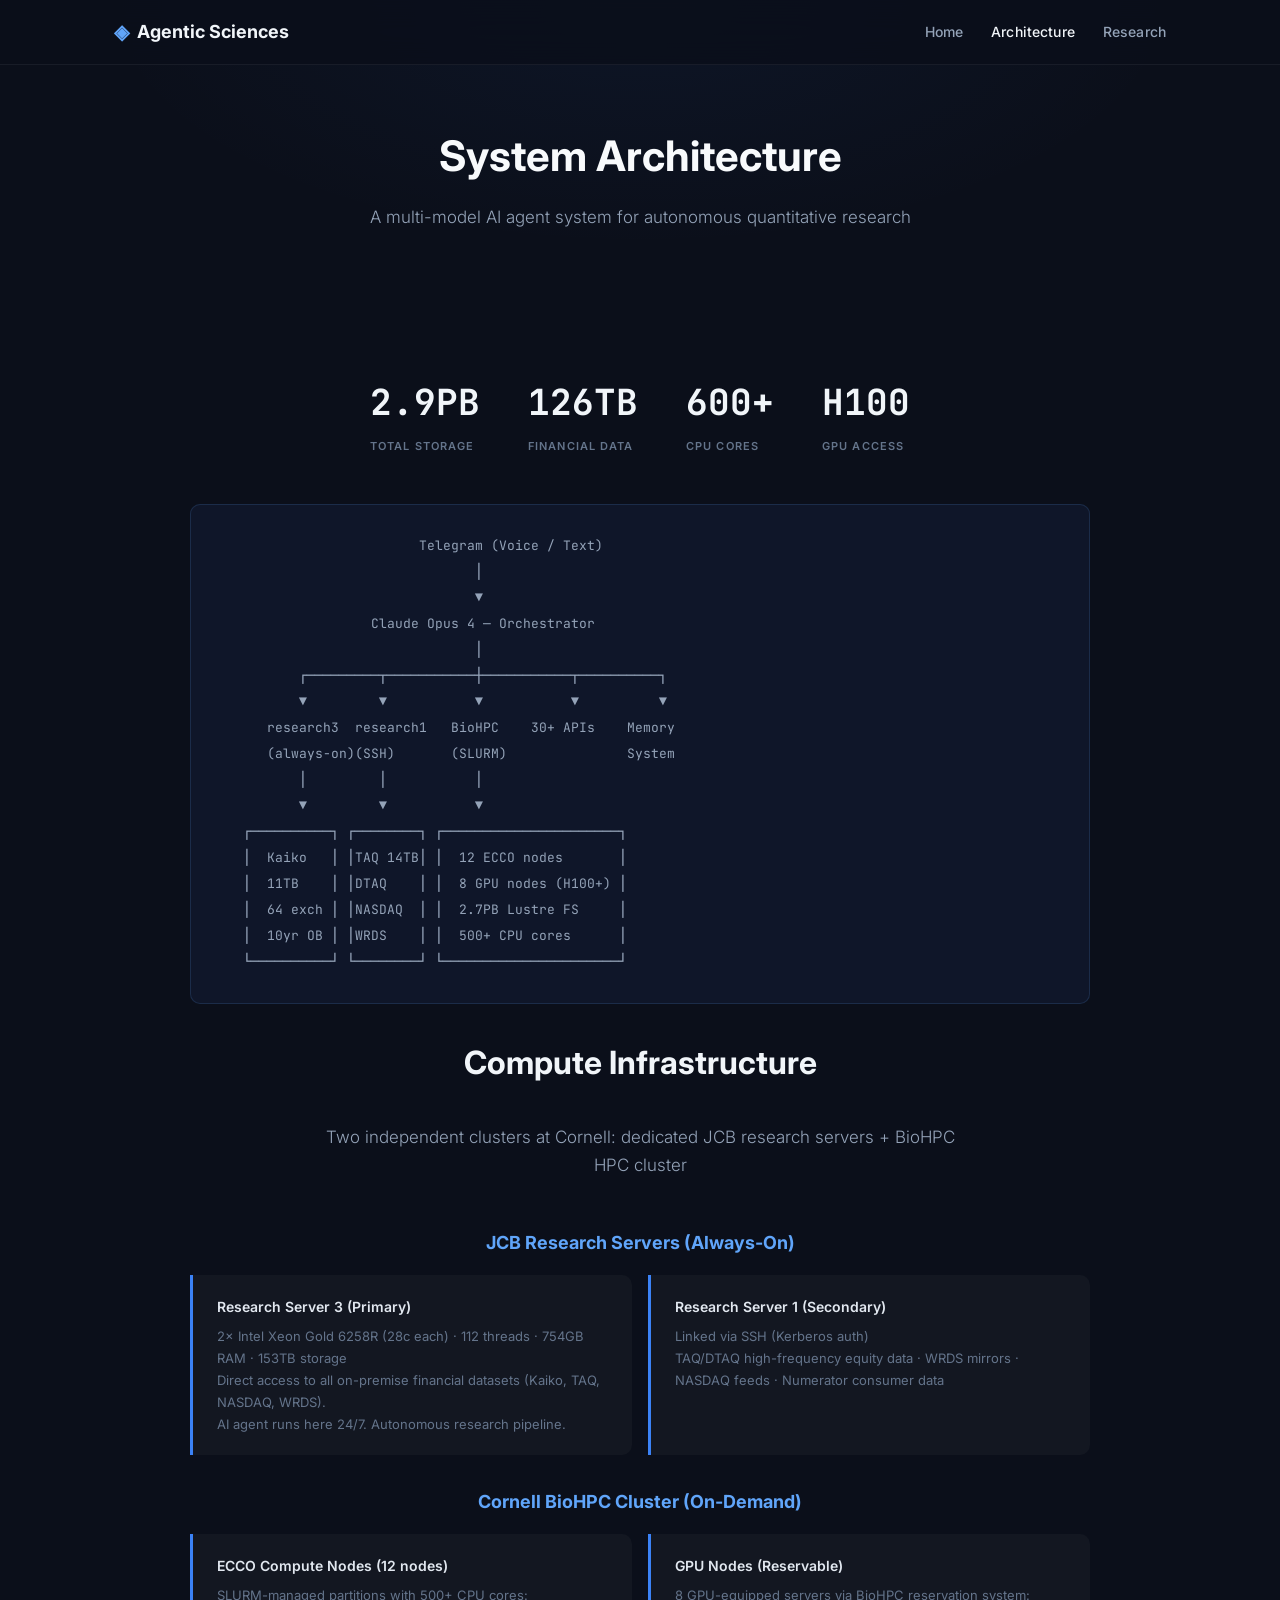
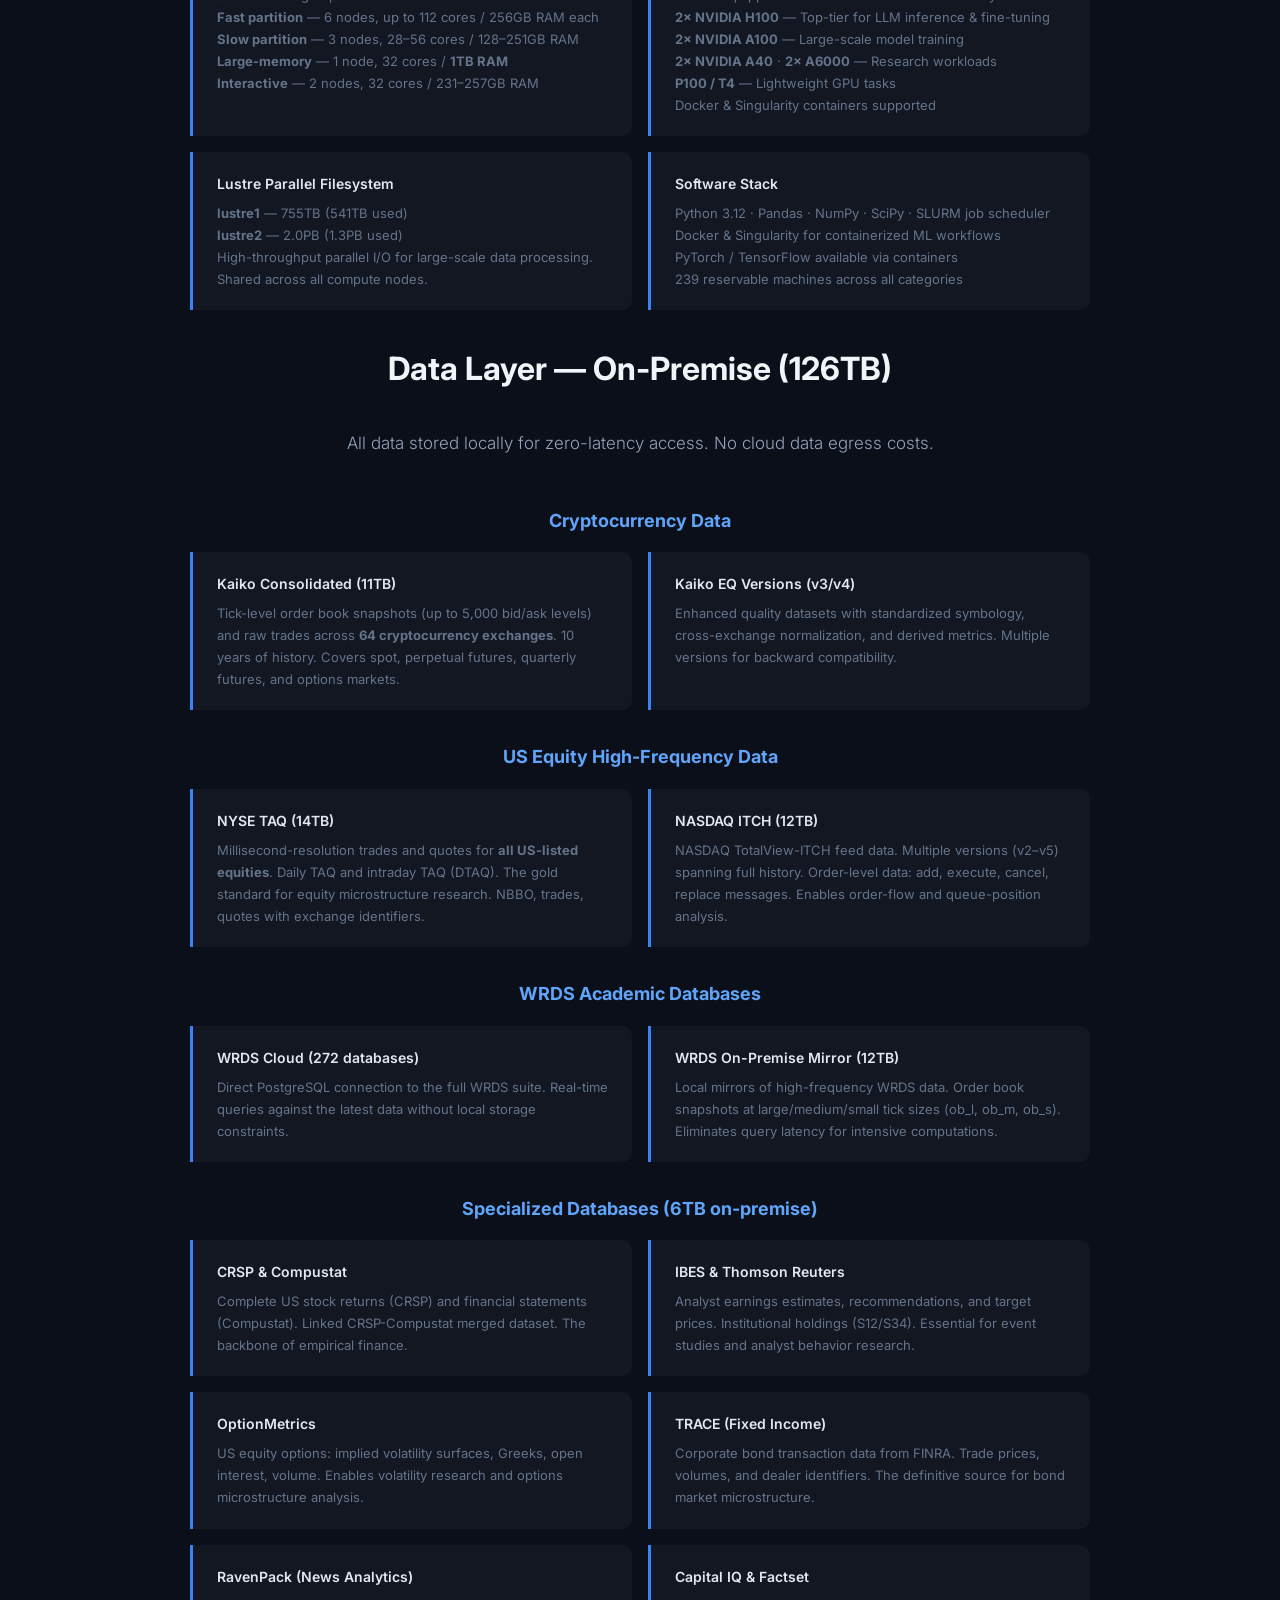
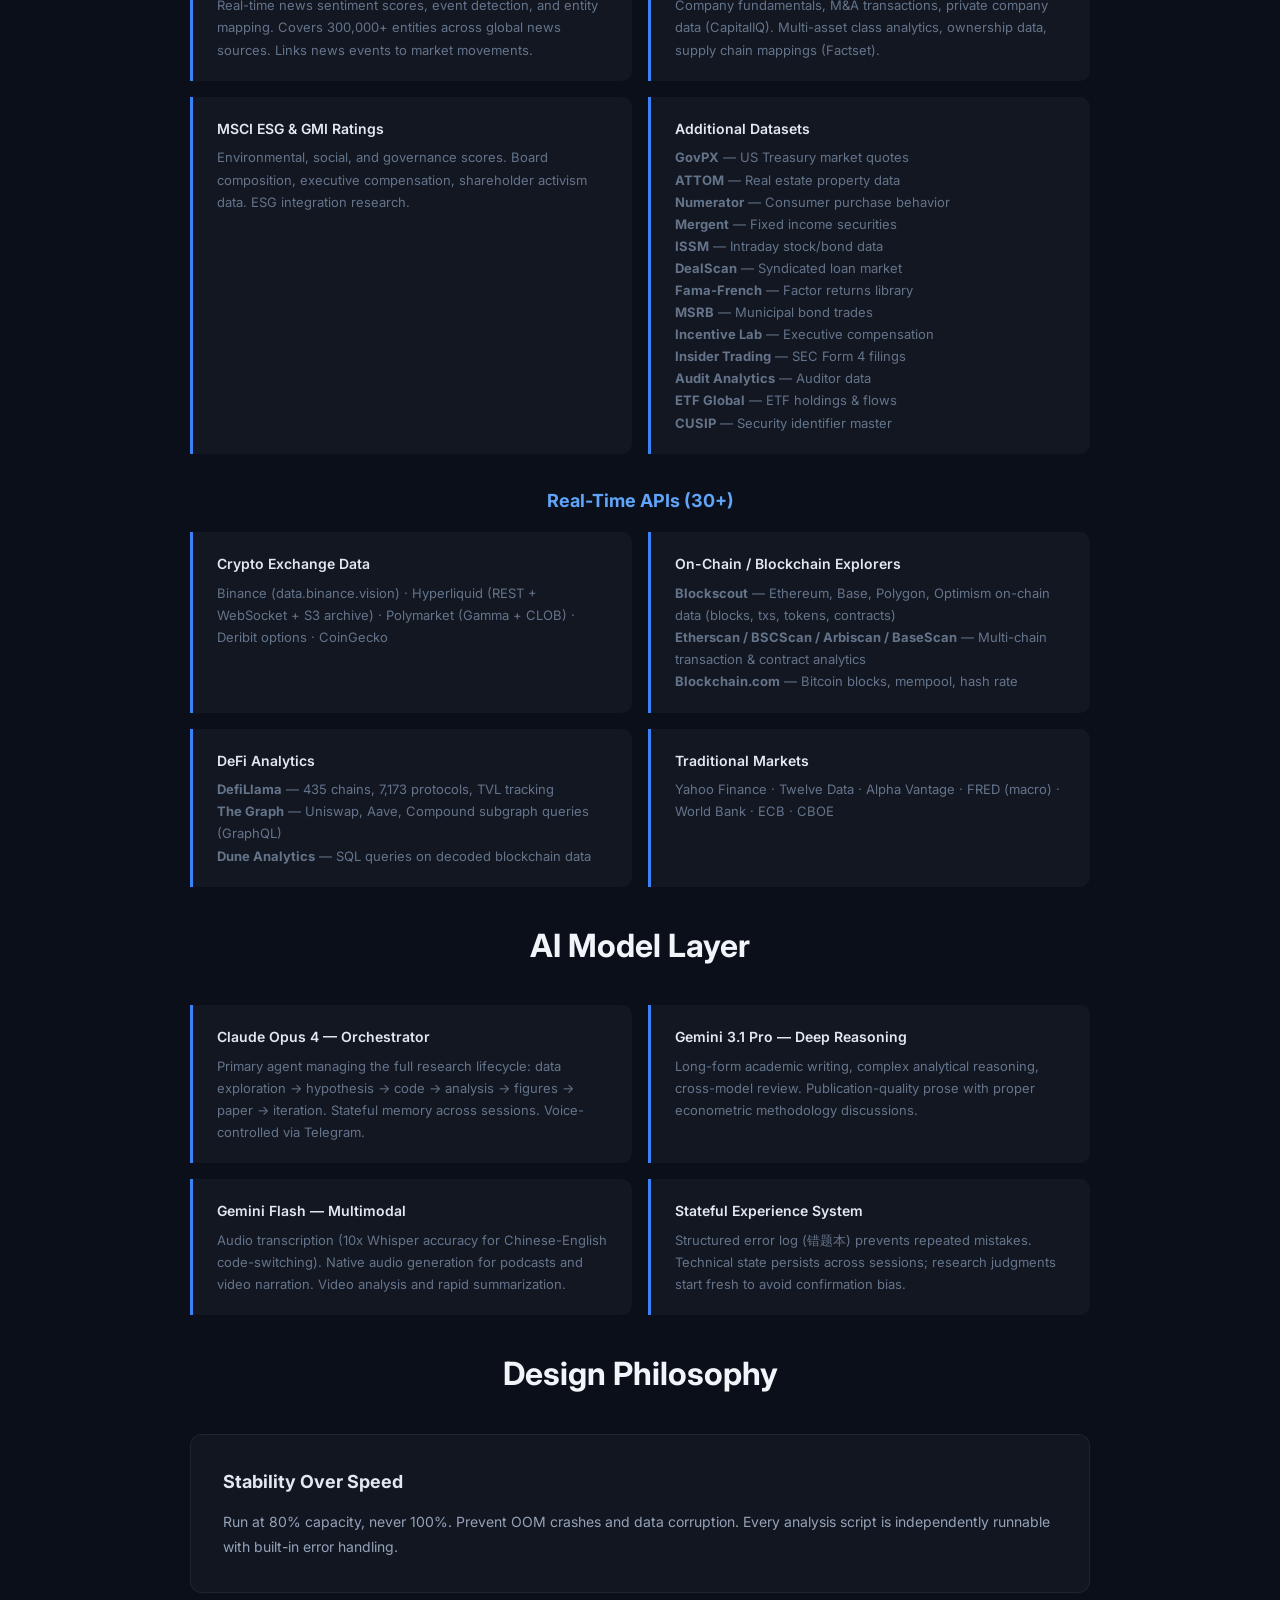
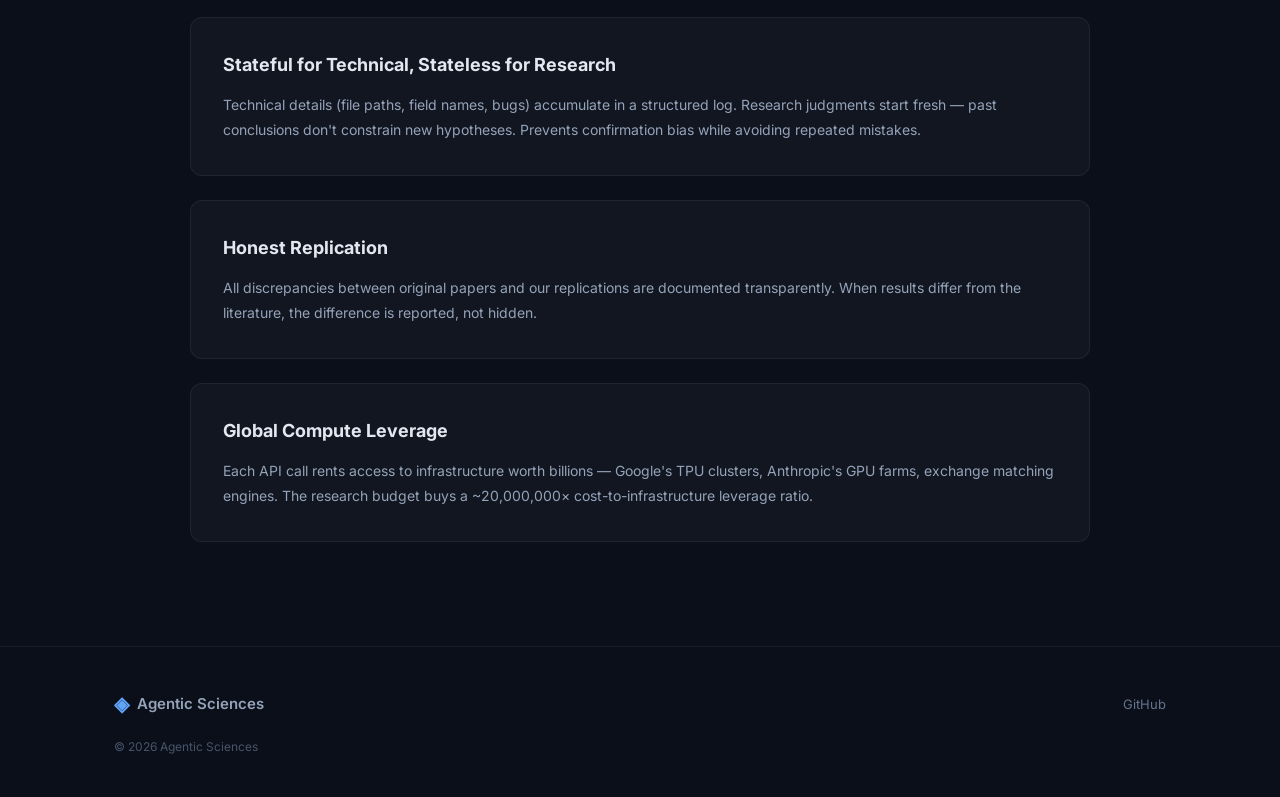
==== architecture.html @ 8c120f27 "Add on-chain/blockchain explorer APIs to Architecture - Blockscout (ETH, Base, Polygon, Optimism) - " ====
<!DOCTYPE html>
<html lang="en">
<head>
    <meta charset="UTF-8">
    <meta name="viewport" content="width=device-width, initial-scale=1.0">
    <title>Architecture — Agentic Sciences</title>
    <link href="https://fonts.googleapis.com/css2?family=Inter:wght@300;400;500;600;700&family=JetBrains+Mono:wght@400;500&display=swap" rel="stylesheet">
    <link rel="stylesheet" href="css/style.css">
</head>
<body>

<nav class="nav">
    <div class="nav-inner">
        <a href="/" class="nav-brand"><span class="brand-icon">◈</span> Agentic Sciences</a>
        <div class="nav-links">
            <a href="/">Home</a>
            <a href="architecture.html" class="active">Architecture</a>
            <a href="research.html">Research</a>
        </div>
    </div>
</nav>

<div class="page-header">
    <div class="container">
        <h1>System Architecture</h1>
        <p>A multi-model AI agent system for autonomous quantitative research</p>
    </div>
</div>

<section class="section">
    <div class="container">

        <!-- Key Stats -->
        <div class="hero-stats" style="margin-bottom:48px">
            <div class="stat">
                <div class="stat-number">2.9PB</div>
                <div class="stat-label">Total Storage</div>
            </div>
            <div class="stat">
                <div class="stat-number">126TB</div>
                <div class="stat-label">Financial Data</div>
            </div>
            <div class="stat">
                <div class="stat-number">600+</div>
                <div class="stat-label">CPU Cores</div>
            </div>
            <div class="stat">
                <div class="stat-number">H100</div>
                <div class="stat-label">GPU Access</div>
            </div>
        </div>

        <div class="arch-diagram-box">                         Telegram (Voice / Text)
                                │
                                ▼
                   Claude Opus 4 — Orchestrator
                                │
          ┌─────────┬───────────┼───────────┬──────────┐
          ▼         ▼           ▼           ▼          ▼
      research3  research1   BioHPC    30+ APIs    Memory
      (always-on)(SSH)       (SLURM)               System
          │         │           │
          ▼         ▼           ▼
   ┌──────────┐ ┌────────┐ ┌──────────────────────┐
   │  Kaiko   │ │TAQ 14TB│ │  12 ECCO nodes       │
   │  11TB    │ │DTAQ    │ │  8 GPU nodes (H100+) │
   │  64 exch │ │NASDAQ  │ │  2.7PB Lustre FS     │
   │  10yr OB │ │WRDS    │ │  500+ CPU cores      │
   └──────────┘ └────────┘ └──────────────────────┘</div>

        <!-- Compute Infrastructure -->
        <h2 class="section-title" style="margin-bottom:32px">Compute Infrastructure</h2>
        <p class="section-desc">Two independent clusters at Cornell: dedicated JCB research servers + BioHPC HPC cluster</p>

        <h3 style="color:#60a5fa;font-size:18px;margin:32px 0 16px;text-align:center">JCB Research Servers (Always-On)</h3>
        <div class="layer-grid">
            <div class="layer">
                <h4>Research Server 3 (Primary)</h4>
                <p>2× Intel Xeon Gold 6258R (28c each) · 112 threads · 754GB RAM · 153TB storage<br>
                Direct access to all on-premise financial datasets (Kaiko, TAQ, NASDAQ, WRDS).<br>
                AI agent runs here 24/7. Autonomous research pipeline.</p>
            </div>
            <div class="layer">
                <h4>Research Server 1 (Secondary)</h4>
                <p>Linked via SSH (Kerberos auth)<br>
                TAQ/DTAQ high-frequency equity data · WRDS mirrors · NASDAQ feeds · Numerator consumer data</p>
            </div>
        </div>

        <h3 style="color:#60a5fa;font-size:18px;margin:32px 0 16px;text-align:center">Cornell BioHPC Cluster (On-Demand)</h3>
        <div class="layer-grid">
            <div class="layer">
                <h4>ECCO Compute Nodes (12 nodes)</h4>
                <p>SLURM-managed partitions with 500+ CPU cores:<br>
                <strong>Fast partition</strong> — 6 nodes, up to 112 cores / 256GB RAM each<br>
                <strong>Slow partition</strong> — 3 nodes, 28–56 cores / 128–251GB RAM<br>
                <strong>Large-memory</strong> — 1 node, 32 cores / <strong>1TB RAM</strong><br>
                <strong>Interactive</strong> — 2 nodes, 32 cores / 231–257GB RAM</p>
            </div>
            <div class="layer">
                <h4>GPU Nodes (Reservable)</h4>
                <p>8 GPU-equipped servers via BioHPC reservation system:<br>
                <strong>2× NVIDIA H100</strong> — Top-tier for LLM inference &amp; fine-tuning<br>
                <strong>2× NVIDIA A100</strong> — Large-scale model training<br>
                <strong>2× NVIDIA A40</strong> · <strong>2× A6000</strong> — Research workloads<br>
                <strong>P100 / T4</strong> — Lightweight GPU tasks<br>
                Docker &amp; Singularity containers supported</p>
            </div>
            <div class="layer">
                <h4>Lustre Parallel Filesystem</h4>
                <p><strong>lustre1</strong> — 755TB (541TB used)<br>
                <strong>lustre2</strong> — 2.0PB (1.3PB used)<br>
                High-throughput parallel I/O for large-scale data processing. Shared across all compute nodes.</p>
            </div>
            <div class="layer">
                <h4>Software Stack</h4>
                <p>Python 3.12 · Pandas · NumPy · SciPy · SLURM job scheduler<br>
                Docker &amp; Singularity for containerized ML workflows<br>
                PyTorch / TensorFlow available via containers<br>
                239 reservable machines across all categories</p>
            </div>
        </div>

        <!-- Data Layer -->
        <h2 class="section-title" style="margin-bottom:32px">Data Layer — On-Premise (126TB)</h2>
        <p class="section-desc">All data stored locally for zero-latency access. No cloud data egress costs.</p>

        <h3 style="color:#60a5fa;font-size:18px;margin:32px 0 16px;text-align:center">Cryptocurrency Data</h3>
        <div class="layer-grid">
            <div class="layer">
                <h4>Kaiko Consolidated (11TB)</h4>
                <p>Tick-level order book snapshots (up to 5,000 bid/ask levels) and raw trades across <strong>64 cryptocurrency exchanges</strong>. 10 years of history. Covers spot, perpetual futures, quarterly futures, and options markets.</p>
            </div>
            <div class="layer">
                <h4>Kaiko EQ Versions (v3/v4)</h4>
                <p>Enhanced quality datasets with standardized symbology, cross-exchange normalization, and derived metrics. Multiple versions for backward compatibility.</p>
            </div>
        </div>

        <h3 style="color:#60a5fa;font-size:18px;margin:32px 0 16px;text-align:center">US Equity High-Frequency Data</h3>
        <div class="layer-grid">
            <div class="layer">
                <h4>NYSE TAQ (14TB)</h4>
                <p>Millisecond-resolution trades and quotes for <strong>all US-listed equities</strong>. Daily TAQ and intraday TAQ (DTAQ). The gold standard for equity microstructure research. NBBO, trades, quotes with exchange identifiers.</p>
            </div>
            <div class="layer">
                <h4>NASDAQ ITCH (12TB)</h4>
                <p>NASDAQ TotalView-ITCH feed data. Multiple versions (v2–v5) spanning full history. Order-level data: add, execute, cancel, replace messages. Enables order-flow and queue-position analysis.</p>
            </div>
        </div>

        <h3 style="color:#60a5fa;font-size:18px;margin:32px 0 16px;text-align:center">WRDS Academic Databases</h3>
        <div class="layer-grid">
            <div class="layer">
                <h4>WRDS Cloud (272 databases)</h4>
                <p>Direct PostgreSQL connection to the full WRDS suite. Real-time queries against the latest data without local storage constraints.</p>
            </div>
            <div class="layer">
                <h4>WRDS On-Premise Mirror (12TB)</h4>
                <p>Local mirrors of high-frequency WRDS data. Order book snapshots at large/medium/small tick sizes (ob_l, ob_m, ob_s). Eliminates query latency for intensive computations.</p>
            </div>
        </div>

        <h3 style="color:#60a5fa;font-size:18px;margin:32px 0 16px;text-align:center">Specialized Databases (6TB on-premise)</h3>
        <div class="layer-grid">
            <div class="layer">
                <h4>CRSP & Compustat</h4>
                <p>Complete US stock returns (CRSP) and financial statements (Compustat). Linked CRSP-Compustat merged dataset. The backbone of empirical finance.</p>
            </div>
            <div class="layer">
                <h4>IBES & Thomson Reuters</h4>
                <p>Analyst earnings estimates, recommendations, and target prices. Institutional holdings (S12/S34). Essential for event studies and analyst behavior research.</p>
            </div>
            <div class="layer">
                <h4>OptionMetrics</h4>
                <p>US equity options: implied volatility surfaces, Greeks, open interest, volume. Enables volatility research and options microstructure analysis.</p>
            </div>
            <div class="layer">
                <h4>TRACE (Fixed Income)</h4>
                <p>Corporate bond transaction data from FINRA. Trade prices, volumes, and dealer identifiers. The definitive source for bond market microstructure.</p>
            </div>
            <div class="layer">
                <h4>RavenPack (News Analytics)</h4>
                <p>Real-time news sentiment scores, event detection, and entity mapping. Covers 300,000+ entities across global news sources. Links news events to market movements.</p>
            </div>
            <div class="layer">
                <h4>Capital IQ & Factset</h4>
                <p>Company fundamentals, M&A transactions, private company data (CapitalIQ). Multi-asset class analytics, ownership data, supply chain mappings (Factset).</p>
            </div>
            <div class="layer">
                <h4>MSCI ESG & GMI Ratings</h4>
                <p>Environmental, social, and governance scores. Board composition, executive compensation, shareholder activism data. ESG integration research.</p>
            </div>
            <div class="layer">
                <h4>Additional Datasets</h4>
                <p><strong>GovPX</strong> — US Treasury market quotes<br>
                <strong>ATTOM</strong> — Real estate property data<br>
                <strong>Numerator</strong> — Consumer purchase behavior<br>
                <strong>Mergent</strong> — Fixed income securities<br>
                <strong>ISSM</strong> — Intraday stock/bond data<br>
                <strong>DealScan</strong> — Syndicated loan market<br>
                <strong>Fama-French</strong> — Factor returns library<br>
                <strong>MSRB</strong> — Municipal bond trades<br>
                <strong>Incentive Lab</strong> — Executive compensation<br>
                <strong>Insider Trading</strong> — SEC Form 4 filings<br>
                <strong>Audit Analytics</strong> — Auditor data<br>
                <strong>ETF Global</strong> — ETF holdings & flows<br>
                <strong>CUSIP</strong> — Security identifier master</p>
            </div>
        </div>

        <h3 style="color:#60a5fa;font-size:18px;margin:32px 0 16px;text-align:center">Real-Time APIs (30+)</h3>
        <div class="layer-grid">
            <div class="layer">
                <h4>Crypto Exchange Data</h4>
                <p>Binance (data.binance.vision) · Hyperliquid (REST + WebSocket + S3 archive) · Polymarket (Gamma + CLOB) · Deribit options · CoinGecko</p>
            </div>
            <div class="layer">
                <h4>On-Chain / Blockchain Explorers</h4>
                <p><strong>Blockscout</strong> — Ethereum, Base, Polygon, Optimism on-chain data (blocks, txs, tokens, contracts)<br>
                <strong>Etherscan / BSCScan / Arbiscan / BaseScan</strong> — Multi-chain transaction &amp; contract analytics<br>
                <strong>Blockchain.com</strong> — Bitcoin blocks, mempool, hash rate</p>
            </div>
            <div class="layer">
                <h4>DeFi Analytics</h4>
                <p><strong>DefiLlama</strong> — 435 chains, 7,173 protocols, TVL tracking<br>
                <strong>The Graph</strong> — Uniswap, Aave, Compound subgraph queries (GraphQL)<br>
                <strong>Dune Analytics</strong> — SQL queries on decoded blockchain data</p>
            </div>
            <div class="layer">
                <h4>Traditional Markets</h4>
                <p>Yahoo Finance · Twelve Data · Alpha Vantage · FRED (macro) · World Bank · ECB · CBOE</p>
            </div>
        </div>

        <!-- AI Model Layer -->
        <h2 class="section-title" style="margin-bottom:32px">AI Model Layer</h2>
        <div class="layer-grid">
            <div class="layer">
                <h4>Claude Opus 4 — Orchestrator</h4>
                <p>Primary agent managing the full research lifecycle: data exploration → hypothesis → code → analysis → figures → paper → iteration. Stateful memory across sessions. Voice-controlled via Telegram.</p>
            </div>
            <div class="layer">
                <h4>Gemini 3.1 Pro — Deep Reasoning</h4>
                <p>Long-form academic writing, complex analytical reasoning, cross-model review. Publication-quality prose with proper econometric methodology discussions.</p>
            </div>
            <div class="layer">
                <h4>Gemini Flash — Multimodal</h4>
                <p>Audio transcription (10x Whisper accuracy for Chinese-English code-switching). Native audio generation for podcasts and video narration. Video analysis and rapid summarization.</p>
            </div>
            <div class="layer">
                <h4>Stateful Experience System</h4>
                <p>Structured error log (错题本) prevents repeated mistakes. Technical state persists across sessions; research judgments start fresh to avoid confirmation bias.</p>
            </div>
        </div>

        <!-- Design Philosophy -->
        <h2 class="section-title" style="margin-bottom:32px">Design Philosophy</h2>
        <div class="arch-block">
            <h3>Stability Over Speed</h3>
            <p>Run at 80% capacity, never 100%. Prevent OOM crashes and data corruption. Every analysis script is independently runnable with built-in error handling.</p>
        </div>
        <div class="arch-block">
            <h3>Stateful for Technical, Stateless for Research</h3>
            <p>Technical details (file paths, field names, bugs) accumulate in a structured log. Research judgments start fresh — past conclusions don't constrain new hypotheses. Prevents confirmation bias while avoiding repeated mistakes.</p>
        </div>
        <div class="arch-block">
            <h3>Honest Replication</h3>
            <p>All discrepancies between original papers and our replications are documented transparently. When results differ from the literature, the difference is reported, not hidden.</p>
        </div>
        <div class="arch-block">
            <h3>Global Compute Leverage</h3>
            <p>Each API call rents access to infrastructure worth billions — Google's TPU clusters, Anthropic's GPU farms, exchange matching engines. The research budget buys a ~20,000,000× cost-to-infrastructure leverage ratio.</p>
        </div>

    </div>
</section>

<footer class="footer">
    <div class="container">
        <div class="footer-inner">
            <div class="footer-brand"><span class="brand-icon">◈</span> Agentic Sciences</div>
            <div class="footer-links"><a href="https://github.com/Agentic-Sciences">GitHub</a></div>
        </div>
        <div class="footer-copy">© 2026 Agentic Sciences</div>
    </div>
</footer>

</body>
</html>
---- css/style.css ----
/* ========== Reset & Base ========== */
*, *::before, *::after { margin: 0; padding: 0; box-sizing: border-box; }
html { scroll-behavior: smooth; }
body {
    font-family: 'Inter', -apple-system, sans-serif;
    font-size: 16px; line-height: 1.7;
    color: #e2e8f0; background: #0b0f1a;
    -webkit-font-smoothing: antialiased;
}
a { color: #60a5fa; text-decoration: none; transition: color .2s; }
a:hover { color: #93c5fd; }
.container { max-width: 1100px; margin: 0 auto; padding: 0 24px; }

/* ========== Nav ========== */
.nav { position: fixed; top: 0; left: 0; right: 0; z-index: 100;
    background: rgba(11,15,26,.85); backdrop-filter: blur(20px);
    border-bottom: 1px solid rgba(255,255,255,.06); }
.nav-inner { max-width: 1100px; margin: 0 auto; padding: 0 24px;
    display: flex; align-items: center; justify-content: space-between; height: 64px; }
.nav-brand { font-weight: 700; font-size: 18px; color: #f1f5f9; display: flex; align-items: center; gap: 8px; }
.brand-icon { color: #60a5fa; font-size: 20px; }
.nav-brand:hover { color: #f1f5f9; }
.nav-links { display: flex; gap: 28px; }
.nav-links a { font-size: 14px; font-weight: 500; color: #94a3b8; letter-spacing: .01em; }
.nav-links a:hover, .nav-links a.active { color: #f1f5f9; }

/* ========== Hero ========== */
.hero { padding: 160px 0 100px; text-align: center;
    background: radial-gradient(ellipse at 50% 0%, rgba(59,130,246,.08) 0%, transparent 60%); }
.hero-badge { display: inline-block; font-size: 12px; font-weight: 600;
    text-transform: uppercase; letter-spacing: .12em; color: #60a5fa;
    border: 1px solid rgba(96,165,250,.25); border-radius: 20px;
    padding: 6px 18px; margin-bottom: 24px; }
.hero h1 { font-size: 64px; font-weight: 700; color: #f8fafc;
    letter-spacing: -.02em; margin-bottom: 16px; }
.hero-subtitle { font-size: 19px; color: #94a3b8; max-width: 680px; margin: 0 auto 48px;
    font-weight: 300; line-height: 1.8; }
.hero-stats { display: flex; justify-content: center; gap: 48px; margin-bottom: 48px; }
.stat-number { font-size: 36px; font-weight: 700; color: #f1f5f9;
    font-family: 'JetBrains Mono', monospace; }
.stat-label { font-size: 11px; font-weight: 600; text-transform: uppercase;
    letter-spacing: .1em; color: #64748b; margin-top: 4px; }

/* ========== Buttons ========== */
.btn { display: inline-block; padding: 12px 24px; border-radius: 8px;
    font-size: 14px; font-weight: 600; transition: all .2s; }
.btn-primary { background: #3b82f6; color: #fff; }
.btn-primary:hover { background: #2563eb; color: #fff; }
.btn-secondary { background: rgba(255,255,255,.06); color: #cbd5e1;
    border: 1px solid rgba(255,255,255,.1); }
.btn-secondary:hover { background: rgba(255,255,255,.1); color: #f1f5f9; }
.btn-sm { padding: 8px 16px; font-size: 13px; border-radius: 6px;
    background: rgba(255,255,255,.06); color: #94a3b8;
    border: 1px solid rgba(255,255,255,.08); }
.btn-sm:hover { background: rgba(255,255,255,.1); color: #e2e8f0; }
.hero-cta { display: flex; gap: 16px; justify-content: center; }

/* ========== Sections ========== */
.section { padding: 80px 0; }
.section-alt { background: rgba(255,255,255,.02); }
.section-title { font-size: 32px; font-weight: 700; color: #f1f5f9;
    margin-bottom: 12px; text-align: center; }
.section-desc { font-size: 17px; color: #94a3b8; text-align: center;
    max-width: 640px; margin: 0 auto 48px; font-weight: 300; }

/* ========== Cards ========== */
.cards { display: grid; grid-template-columns: repeat(auto-fit, minmax(240px, 1fr)); gap: 20px; }
.card { background: rgba(255,255,255,.03); border: 1px solid rgba(255,255,255,.06);
    border-radius: 12px; padding: 28px; transition: all .2s; }
.card:hover { border-color: rgba(96,165,250,.2); background: rgba(255,255,255,.05); }
.card-icon { font-size: 28px; margin-bottom: 14px; }
.card h3 { font-size: 17px; font-weight: 600; color: #e2e8f0; margin-bottom: 8px; }
.card p { font-size: 14px; color: #94a3b8; line-height: 1.7; }

/* ========== Research Highlight ========== */
.research-card-large { background: rgba(255,255,255,.03); border: 1px solid rgba(255,255,255,.08);
    border-radius: 12px; padding: 36px; max-width: 800px; margin: 0 auto; }
.research-status { display: inline-block; font-size: 11px; font-weight: 600;
    text-transform: uppercase; letter-spacing: .08em; padding: 4px 12px;
    border-radius: 12px; margin-bottom: 16px; }
.research-status.active { background: rgba(52,211,153,.1); color: #34d399;
    border: 1px solid rgba(52,211,153,.2); }
.research-card-large h3 { font-size: 24px; font-weight: 700; color: #f1f5f9; margin-bottom: 12px; }
.research-card-large p { font-size: 15px; color: #94a3b8; line-height: 1.8; margin-bottom: 20px; }
.research-meta { display: flex; gap: 24px; font-size: 13px; color: #64748b; margin-bottom: 20px; flex-wrap: wrap; }
.research-links { display: flex; gap: 10px; flex-wrap: wrap; }

/* ========== Infrastructure ========== */
.infra-grid { display: grid; grid-template-columns: repeat(auto-fit, minmax(220px, 1fr)); gap: 16px; }
.infra-item { background: rgba(255,255,255,.03); border: 1px solid rgba(255,255,255,.06);
    border-radius: 10px; padding: 24px; }
.infra-item h4 { font-size: 15px; font-weight: 600; color: #e2e8f0; margin-bottom: 8px; }
.infra-item p { font-size: 13px; color: #64748b; line-height: 1.7; }

/* ========== More Link ========== */
.more-link { text-align: center; margin-top: 36px; }
.more-link a { font-size: 15px; font-weight: 500; color: #60a5fa; }

/* ========== Footer ========== */
.footer { padding: 40px 0; border-top: 1px solid rgba(255,255,255,.06); }
.footer-inner { display: flex; justify-content: space-between; align-items: center; margin-bottom: 16px; }
.footer-brand { font-weight: 600; font-size: 15px; color: #94a3b8; display: flex; align-items: center; gap: 8px; }
.footer-links { display: flex; gap: 20px; }
.footer-links a { font-size: 13px; color: #64748b; }
.footer-links a:hover { color: #94a3b8; }
.footer-copy { font-size: 12px; color: #475569; }

/* ========== Research Page ========== */
.page-header { padding: 120px 0 60px; text-align: center;
    background: radial-gradient(ellipse at 50% 0%, rgba(59,130,246,.06) 0%, transparent 60%); }
.page-header h1 { font-size: 42px; font-weight: 700; color: #f8fafc; margin-bottom: 12px; }
.page-header p { font-size: 17px; color: #94a3b8; font-weight: 300; }

.research-list { max-width: 800px; margin: 0 auto; }
.research-item { background: rgba(255,255,255,.03); border: 1px solid rgba(255,255,255,.06);
    border-radius: 12px; padding: 32px; margin-bottom: 20px; transition: all .2s; }
.research-item:hover { border-color: rgba(96,165,250,.15); }
.research-item h3 { font-size: 20px; font-weight: 700; color: #e2e8f0; margin-bottom: 8px; }
.research-item .desc { font-size: 14px; color: #94a3b8; line-height: 1.8; margin-bottom: 16px; }
.research-item .meta { font-size: 12px; color: #64748b; margin-bottom: 16px; }

/* ========== Architecture Page ========== */
.arch-block { background: rgba(255,255,255,.03); border: 1px solid rgba(255,255,255,.06);
    border-radius: 12px; padding: 32px; margin-bottom: 24px; max-width: 900px; margin-left: auto; margin-right: auto; }
.arch-block h3 { font-size: 18px; font-weight: 700; color: #e2e8f0; margin-bottom: 12px; }
.arch-block p { font-size: 14px; color: #94a3b8; line-height: 1.8; }
.arch-diagram-box { background: #0f1629; border: 1px solid rgba(96,165,250,.15);
    border-radius: 10px; padding: 28px; font-family: 'JetBrains Mono', monospace;
    font-size: 13px; line-height: 2; color: #94a3b8; overflow-x: auto;
    white-space: pre; max-width: 900px; margin: 0 auto 32px; }
.layer-grid { display: grid; grid-template-columns: 1fr 1fr; gap: 16px;
    max-width: 900px; margin: 0 auto 32px; }
.layer { background: rgba(255,255,255,.03); border-left: 3px solid #3b82f6;
    border-radius: 0 10px 10px 0; padding: 20px 24px; }
.layer h4 { font-size: 14px; font-weight: 600; color: #e2e8f0; margin-bottom: 6px; }
.layer p { font-size: 13px; color: #64748b; line-height: 1.7; }

/* ========== Outputs Page ========== */
.output-grid { display: grid; grid-template-columns: repeat(auto-fit, minmax(300px, 1fr));
    gap: 20px; max-width: 900px; margin: 0 auto; }
.output-item { background: rgba(255,255,255,.03); border: 1px solid rgba(255,255,255,.06);
    border-radius: 12px; padding: 24px; }
.output-item h3 { font-size: 16px; font-weight: 600; color: #e2e8f0; margin-bottom: 6px; }
.output-item .type { font-size: 11px; font-weight: 600; text-transform: uppercase;
    letter-spacing: .08em; color: #60a5fa; margin-bottom: 10px; }
.output-item p { font-size: 13px; color: #94a3b8; margin-bottom: 14px; line-height: 1.7; }

/* Figure gallery */
.fig-gallery { display: grid; grid-template-columns: repeat(auto-fit, minmax(280px, 1fr));
    gap: 16px; max-width: 900px; margin: 32px auto; }
.fig-item { background: rgba(255,255,255,.03); border: 1px solid rgba(255,255,255,.06);
    border-radius: 10px; overflow: hidden; }
.fig-item img { width: 100%; display: block; }
.fig-item .fig-cap { padding: 12px 16px; font-size: 12px; color: #64748b; }

/* ========== Responsive ========== */
@media (max-width: 768px) {
    .hero h1 { font-size: 36px; }
    .hero-stats { flex-wrap: wrap; gap: 24px; }
    .hero-cta { flex-direction: column; align-items: center; }
    .nav-links { gap: 16px; }
    .nav-links a { font-size: 13px; }
    .layer-grid { grid-template-columns: 1fr; }
    .research-meta { flex-direction: column; gap: 8px; }
}
@media (max-width: 480px) {
    .hero h1 { font-size: 28px; }
    .hero-stats { gap: 16px; }
    .stat-number { font-size: 24px; }
    .nav-inner { padding: 0 16px; }
    .container { padding: 0 16px; }
}
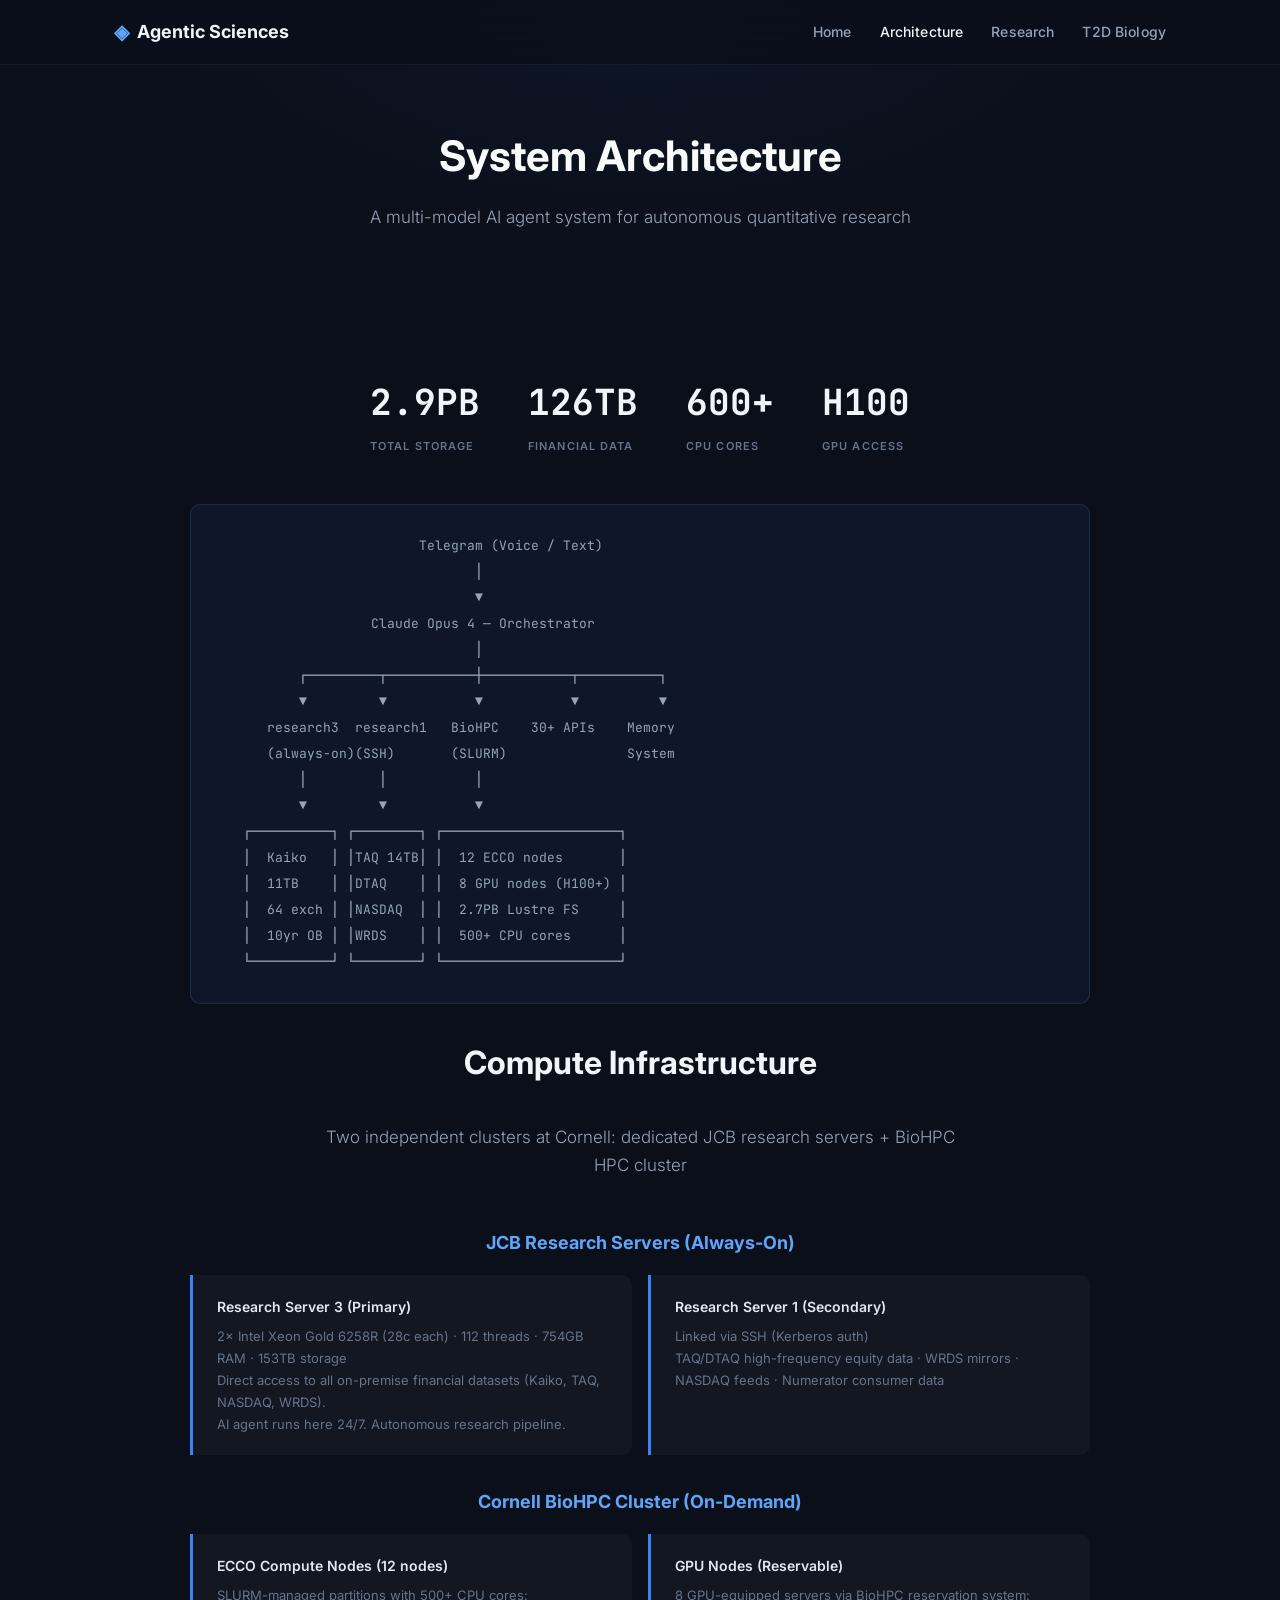
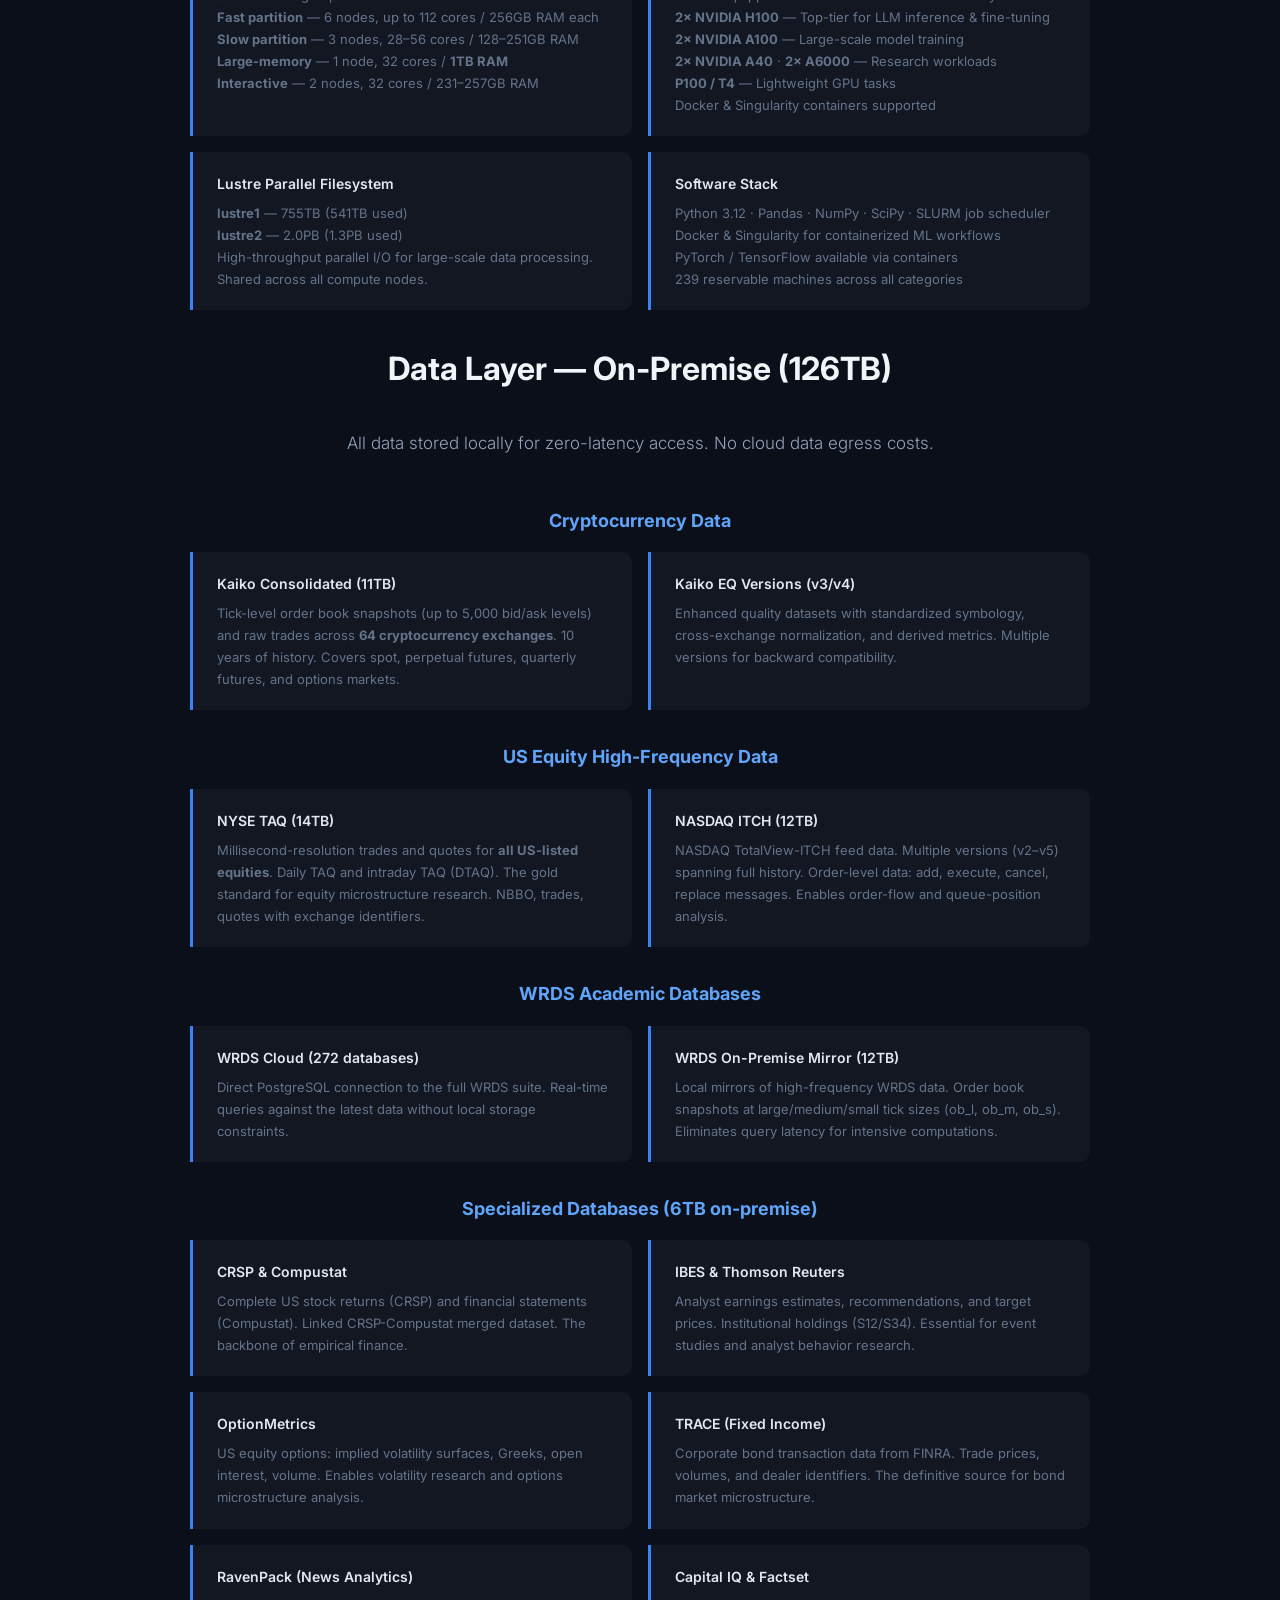
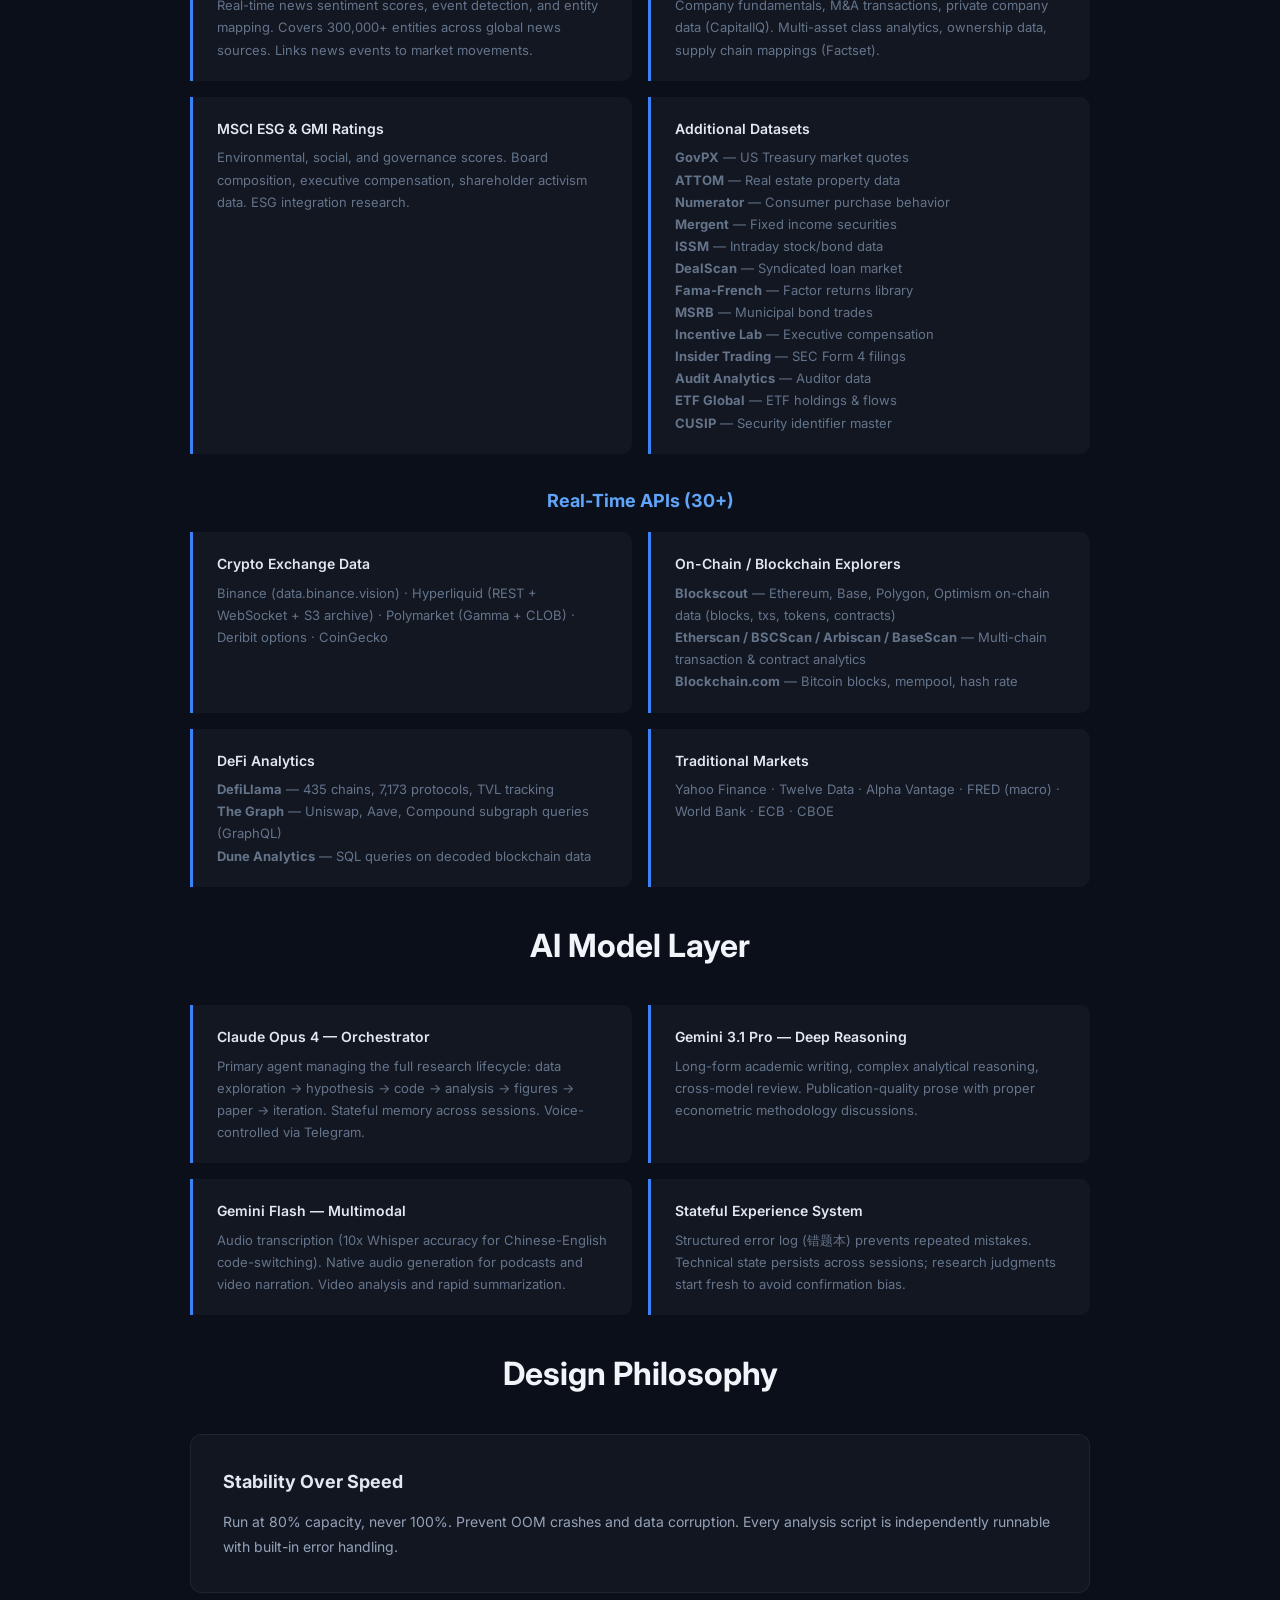
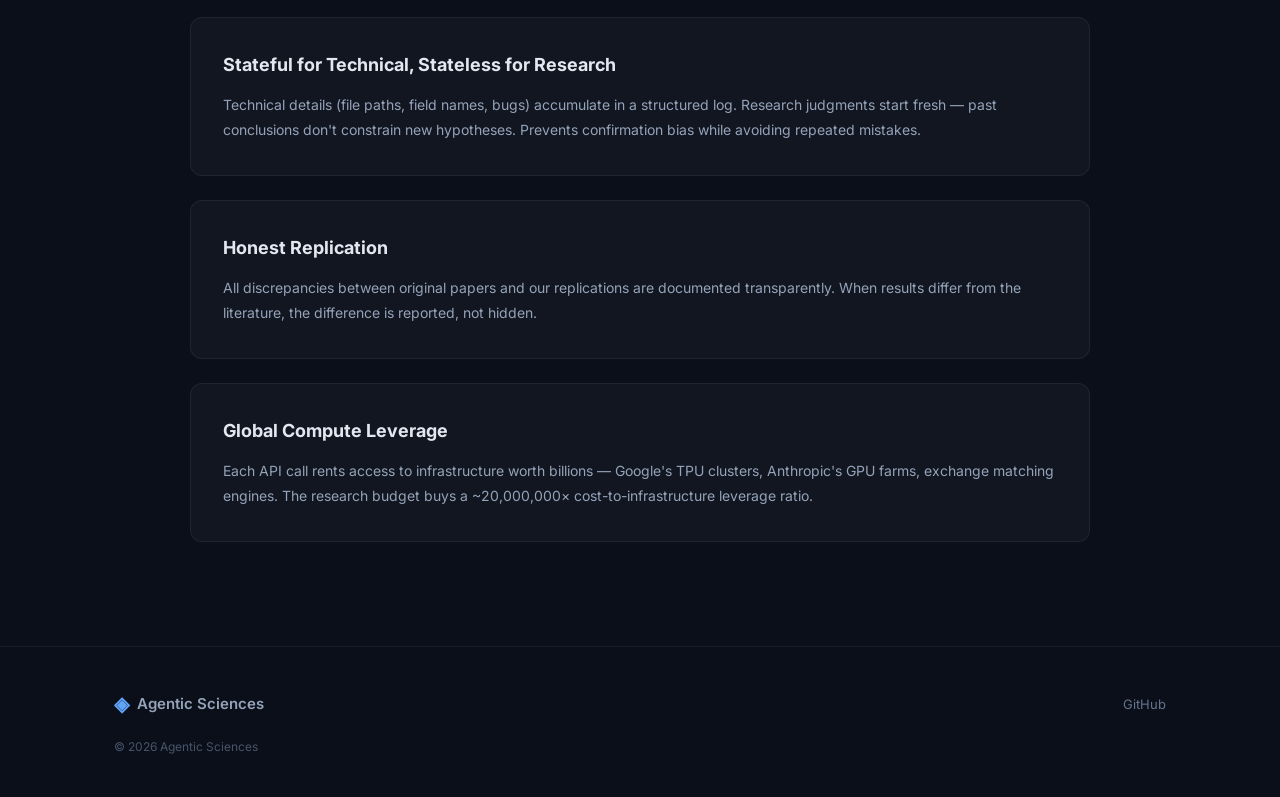
==== commit 5f7b44ff: "Add T2D Computational Biology research page - Network analysis: 13.7M STRING interactions → 1,053-no" ====
--- a/architecture.html
+++ b/architecture.html
@@ -16,6 +16,7 @@
             <a href="/">Home</a>
             <a href="architecture.html" class="active">Architecture</a>
             <a href="research.html">Research</a>
+            <a href="t2d-research.html">T2D Biology</a>
         </div>
     </div>
 </nav>
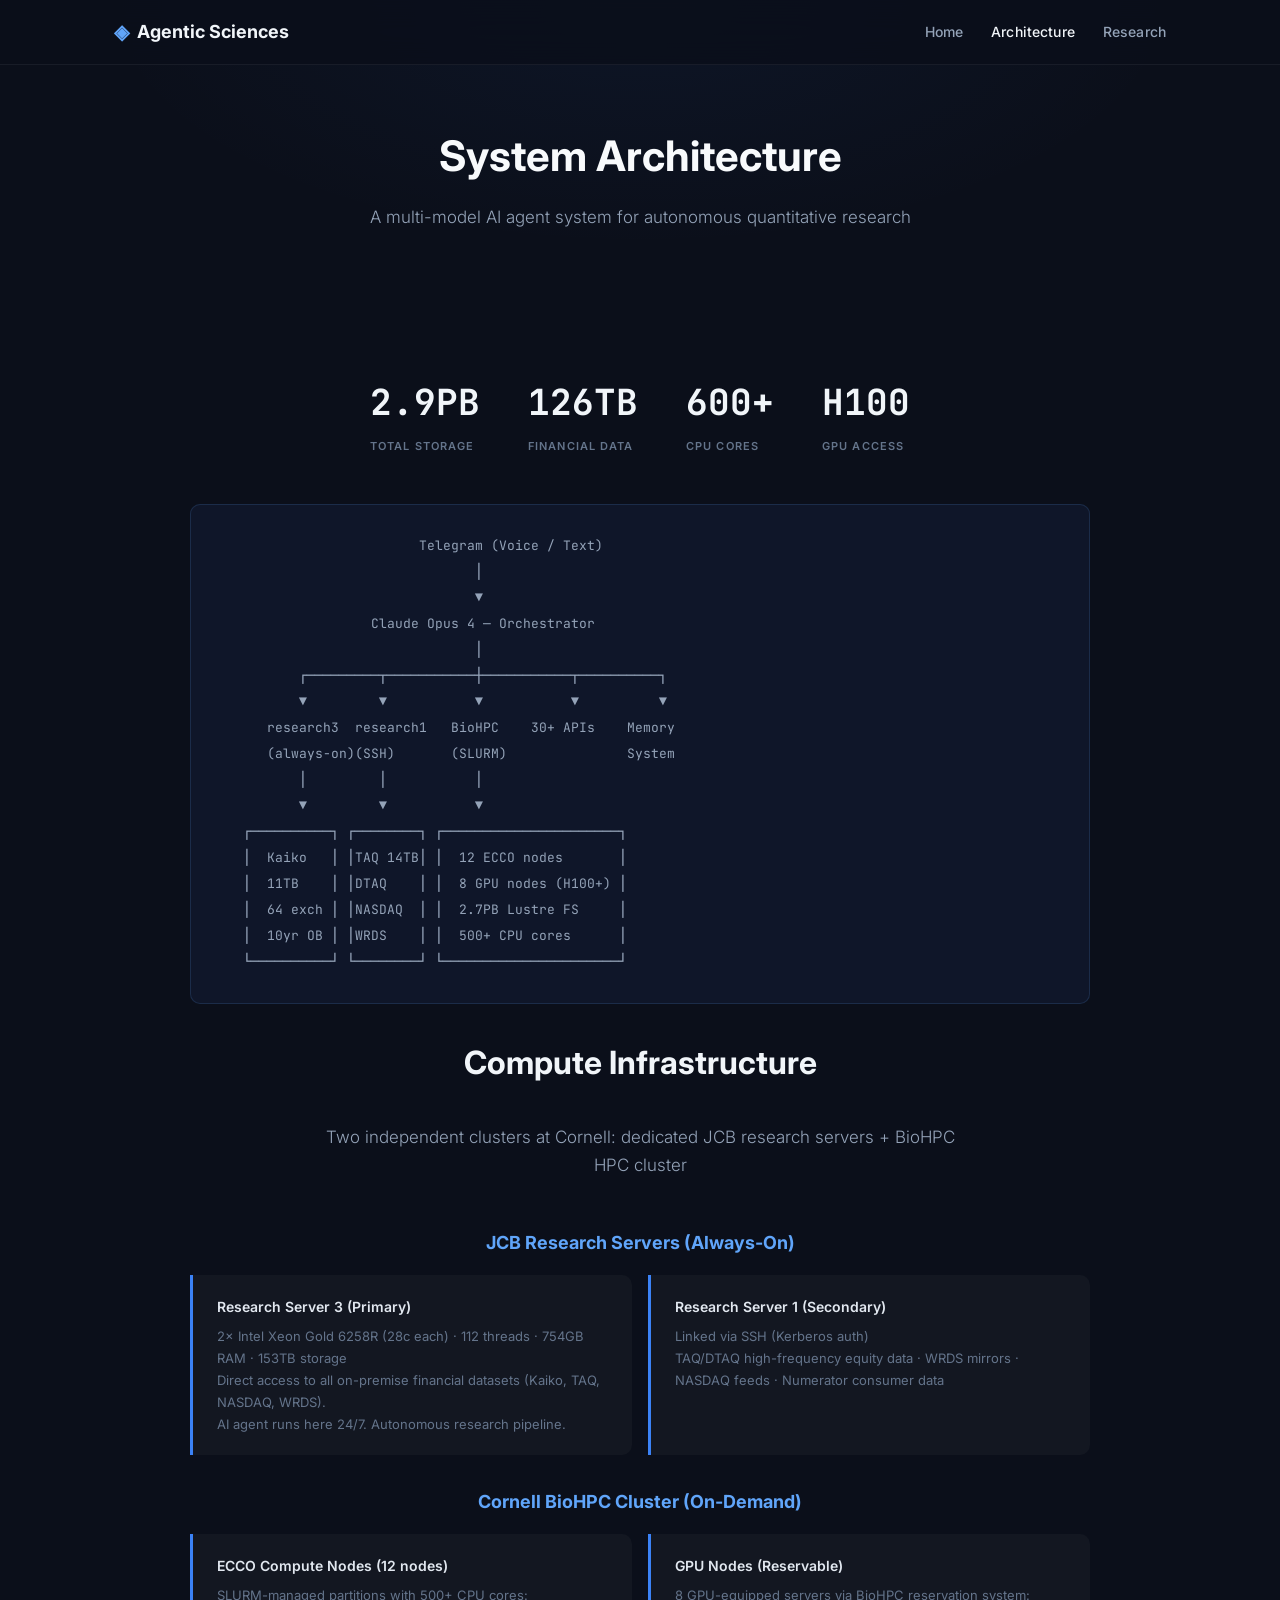
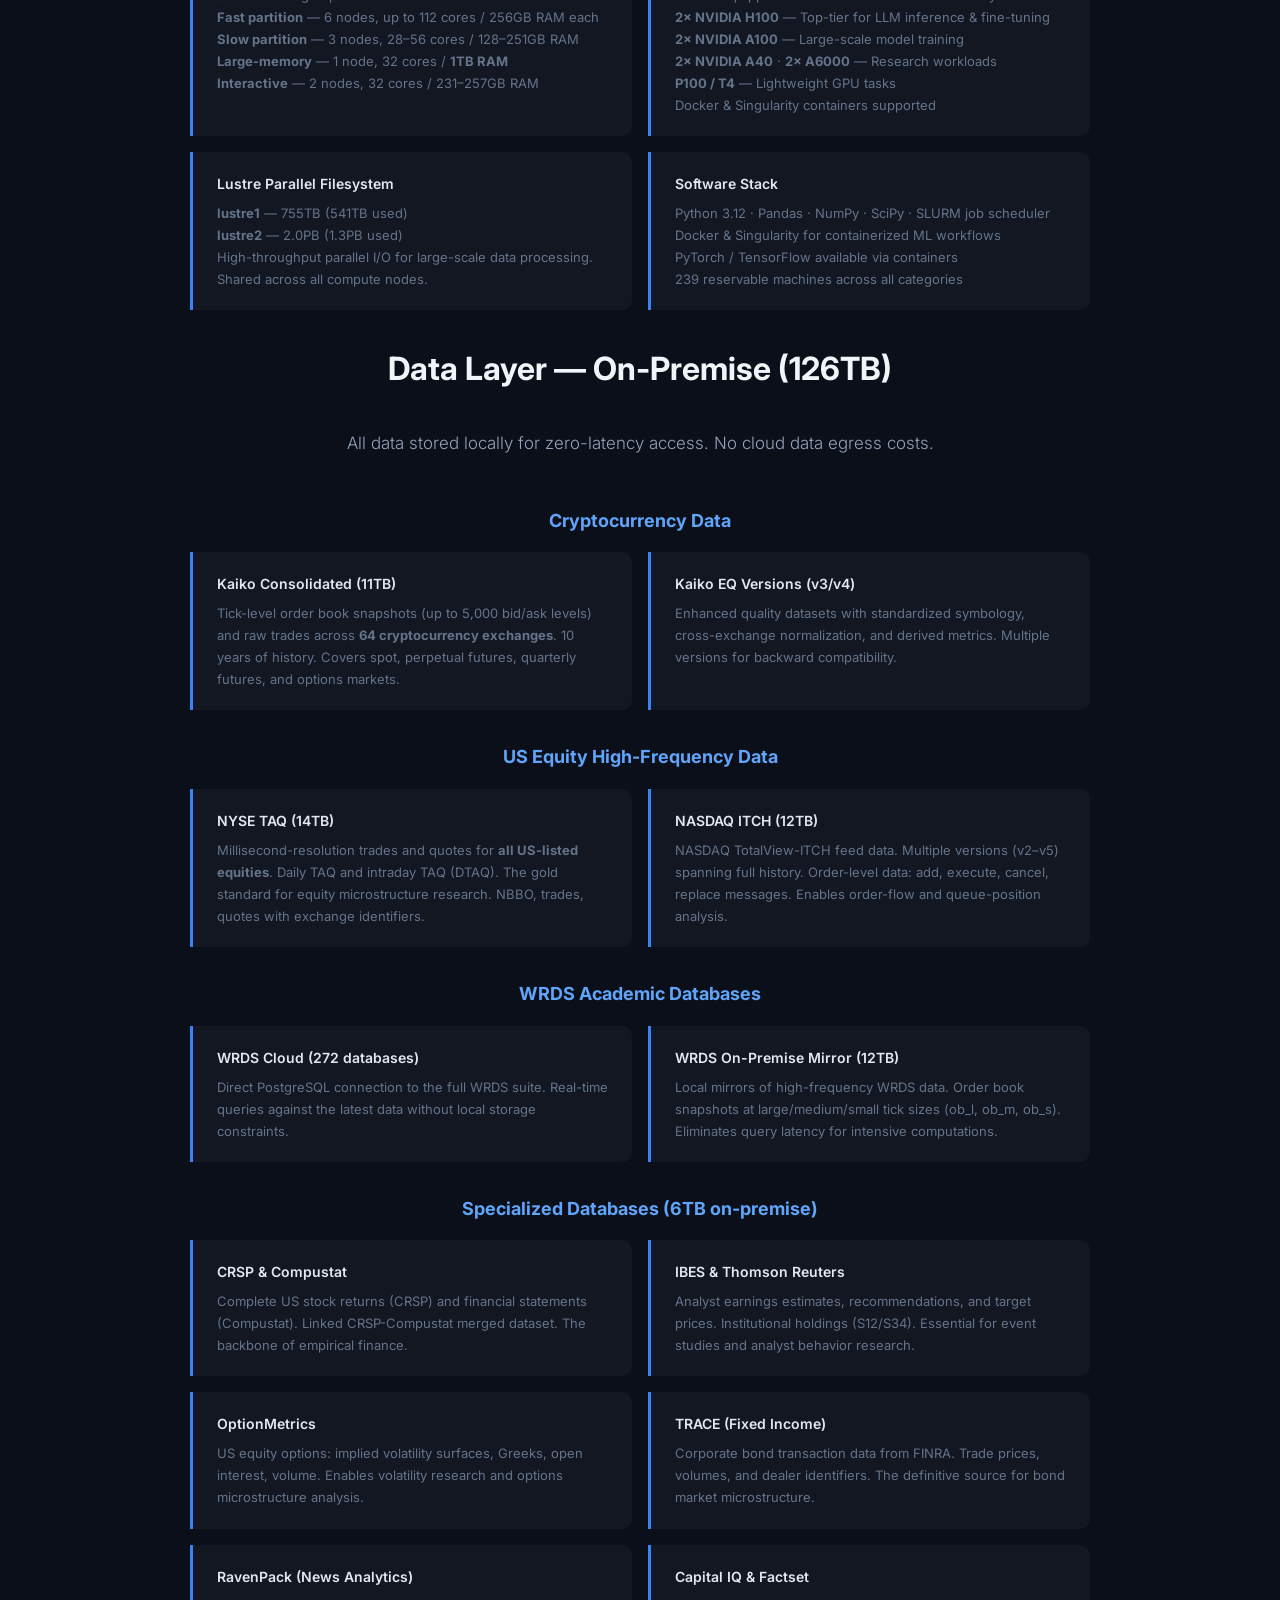
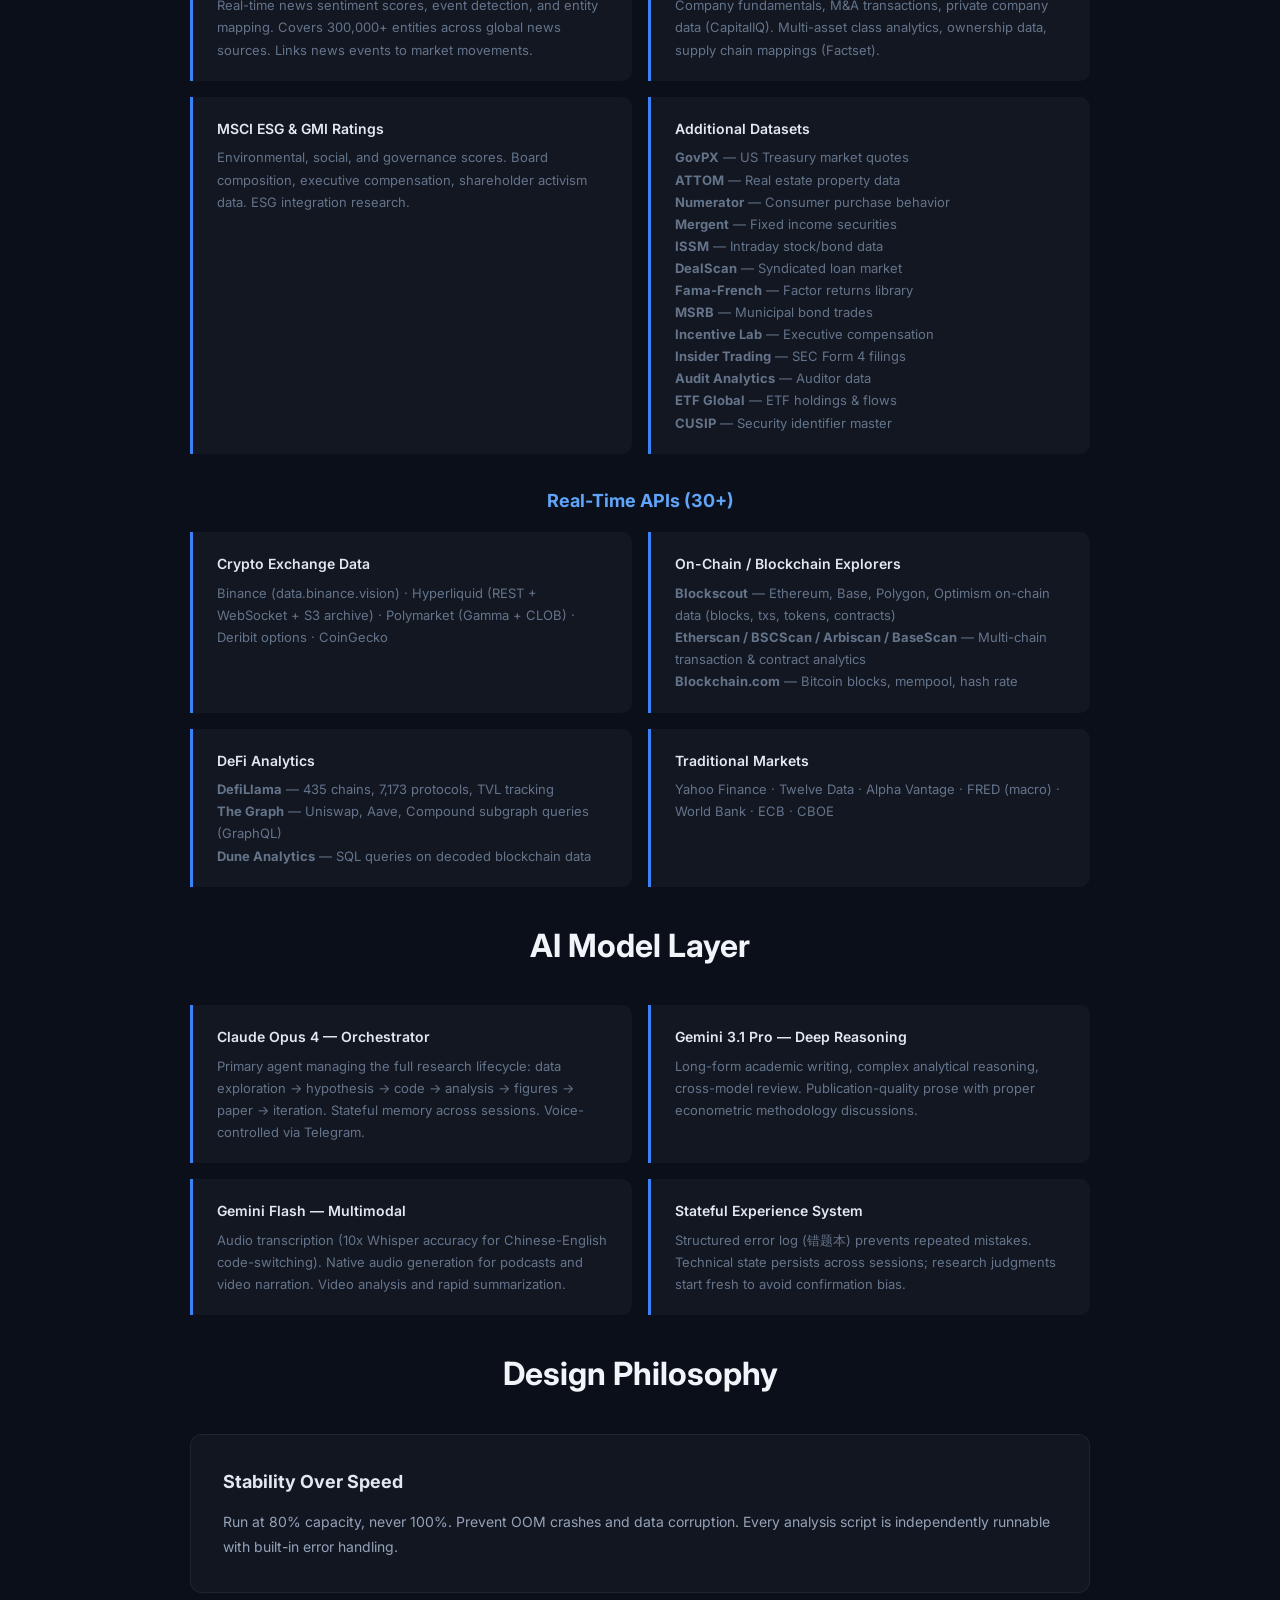
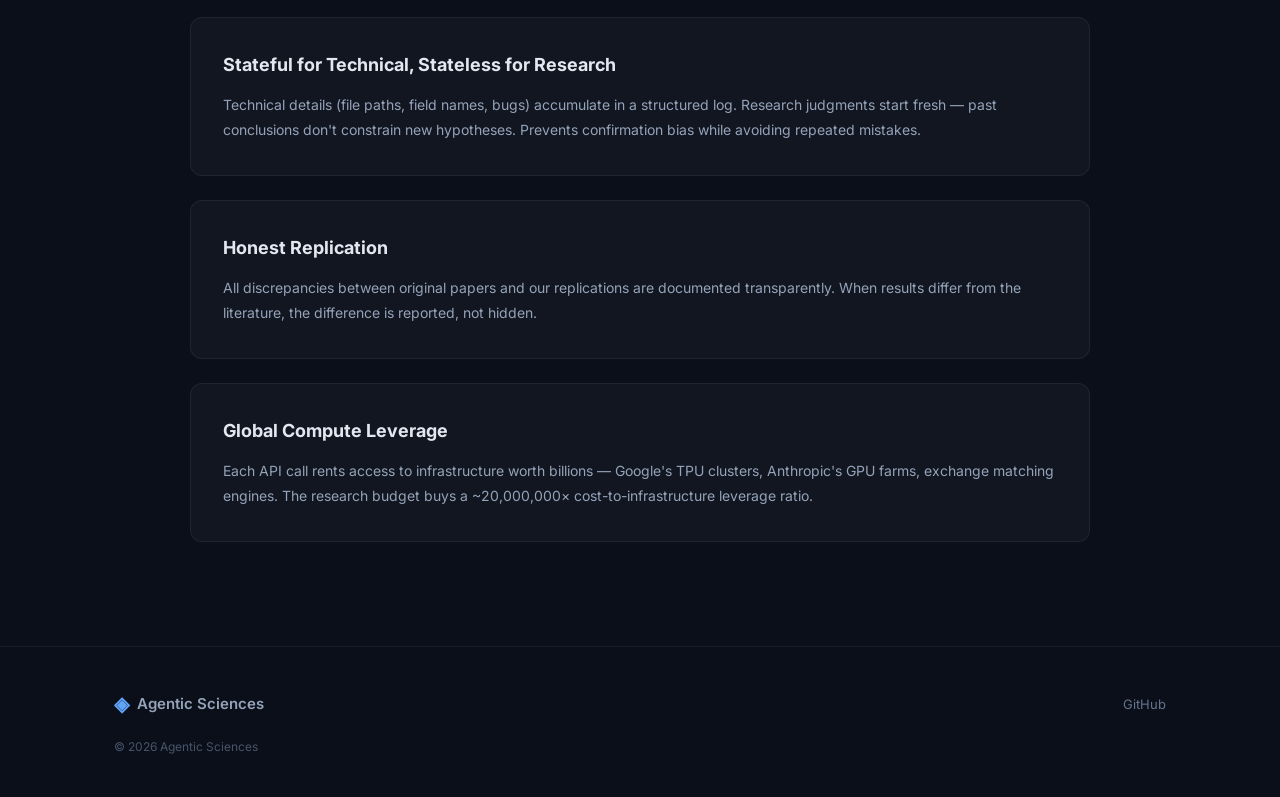
==== commit 8a2e2920: "Redesign Research page: Finance + Biology sections, clean layout - Merged T2D Biology into Research " ====
--- a/architecture.html
+++ b/architecture.html
@@ -11,12 +11,11 @@
 
 <nav class="nav">
     <div class="nav-inner">
-        <a href="/" class="nav-brand"><span class="brand-icon">◈</span> Agentic Sciences</a>
+        <a href="index.html" class="nav-brand"><span class="brand-icon">◈</span> Agentic Sciences</a>
         <div class="nav-links">
-            <a href="/">Home</a>
+            <a href="index.html">Home</a>
             <a href="architecture.html" class="active">Architecture</a>
             <a href="research.html">Research</a>
-            <a href="t2d-research.html">T2D Biology</a>
         </div>
     </div>
 </nav>
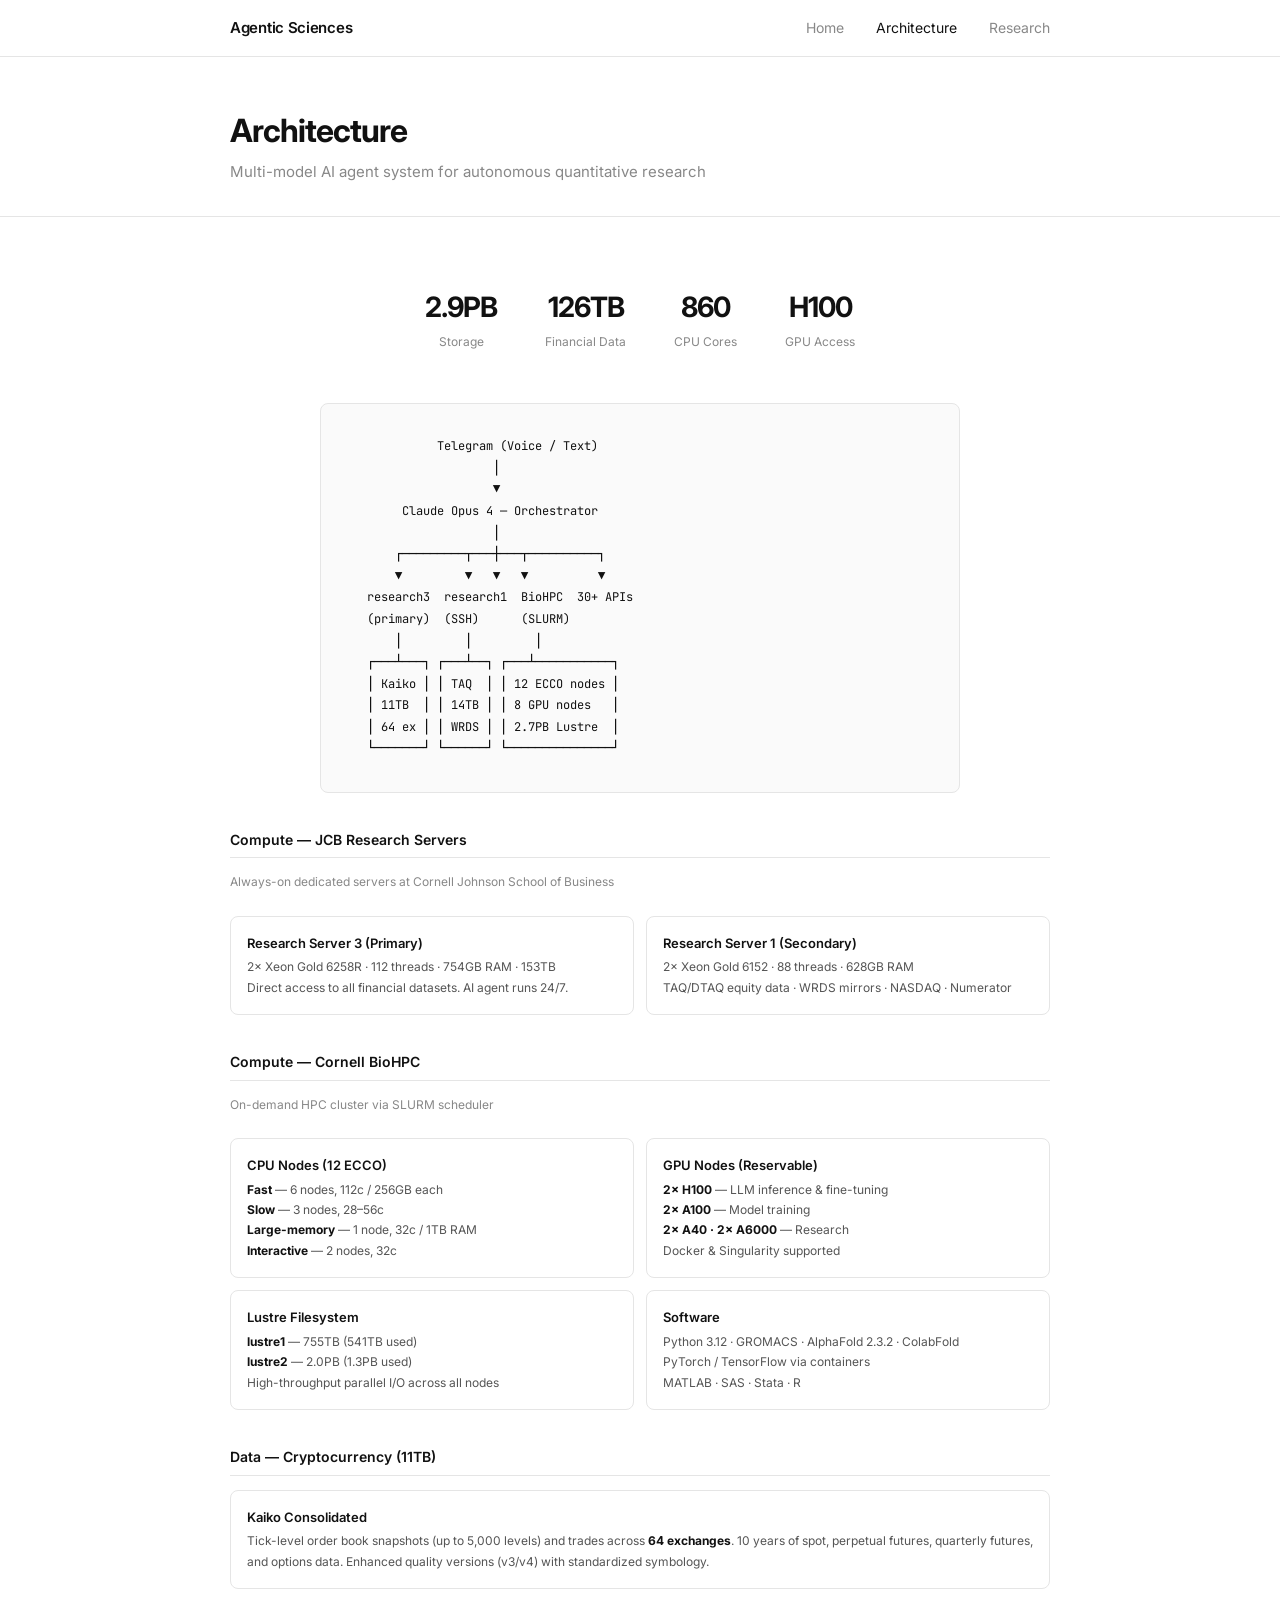
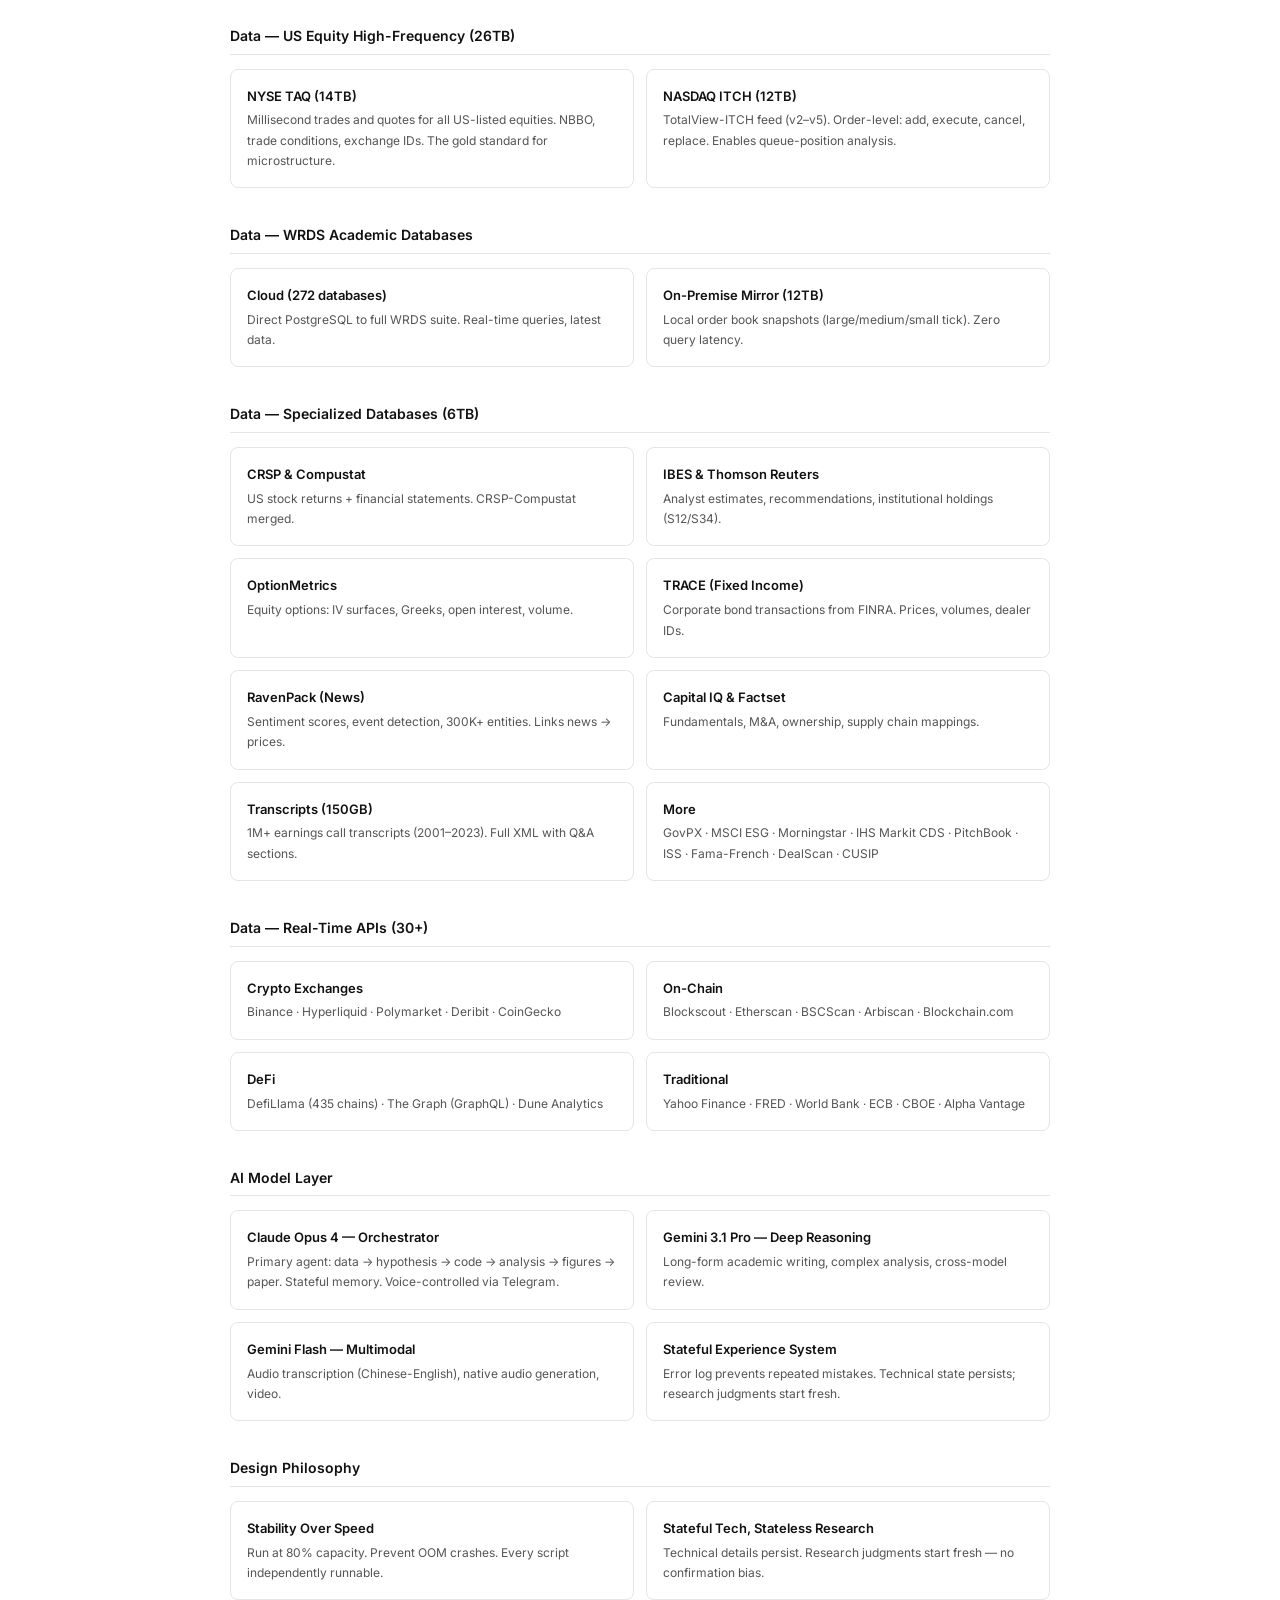
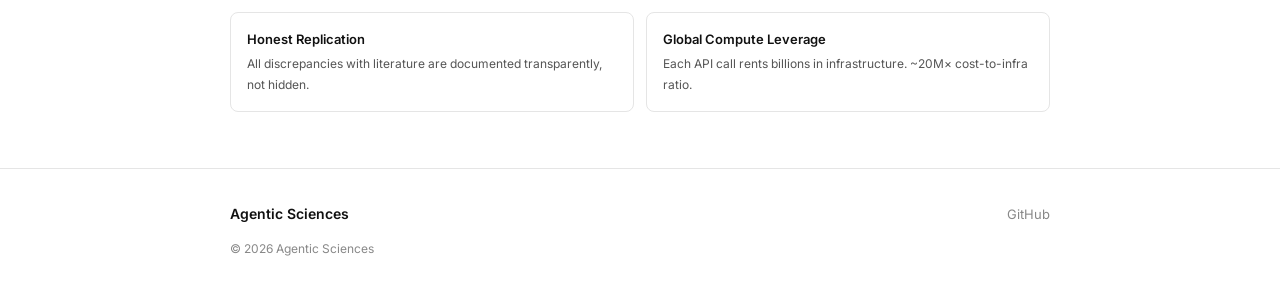
==== commit 8989a078: "Architecture page: clean white theme, clearer diagram - Monospace diagram with JetBrains Mono on sub" ====
--- a/architecture.html
+++ b/architecture.html
@@ -6,12 +6,28 @@
     <title>Architecture — Agentic Sciences</title>
     <link href="https://fonts.googleapis.com/css2?family=Inter:wght@300;400;500;600;700&family=JetBrains+Mono:wght@400;500&display=swap" rel="stylesheet">
     <link rel="stylesheet" href="css/style.css">
+    <style>
+        .diagram {
+            background: var(--bg-subtle); border: 1px solid var(--border); border-radius: var(--radius);
+            padding: 32px; margin: 32px auto; max-width: 640px; font-family: 'JetBrains Mono', monospace;
+            font-size: 12px; line-height: 1.8; white-space: pre; overflow-x: auto; color: var(--text);
+        }
+        .sub { font-size: 12px; color: var(--text-muted); margin-bottom: 24px; }
+        .group-title { font-size: 14px; font-weight: 600; margin: 36px 0 14px; padding-bottom: 6px; border-bottom: 1px solid var(--border); }
+        .grid { display: grid; grid-template-columns: 1fr 1fr; gap: 12px; margin-bottom: 8px; }
+        .item { border: 1px solid var(--border); border-radius: var(--radius); padding: 16px; }
+        .item h4 { font-size: 13px; font-weight: 600; margin-bottom: 4px; }
+        .item p { font-size: 12px; color: var(--text-secondary); line-height: 1.7; }
+        .item p strong { color: var(--text); }
+        .wide { grid-column: 1 / -1; }
+        @media (max-width: 640px) { .grid { grid-template-columns: 1fr; } .diagram { font-size: 10px; padding: 16px; } }
+    </style>
 </head>
 <body>
 
 <nav class="nav">
     <div class="nav-inner">
-        <a href="index.html" class="nav-brand"><span class="brand-icon">◈</span> Agentic Sciences</a>
+        <a href="index.html" class="nav-brand">Agentic Sciences</a>
         <div class="nav-links">
             <a href="index.html">Home</a>
             <a href="architecture.html" class="active">Architecture</a>
@@ -22,268 +38,214 @@
 
 <div class="page-header">
     <div class="container">
-        <h1>System Architecture</h1>
-        <p>A multi-model AI agent system for autonomous quantitative research</p>
+        <h1>Architecture</h1>
+        <p>Multi-model AI agent system for autonomous quantitative research</p>
     </div>
 </div>
 
 <section class="section">
     <div class="container">
 
-        <!-- Key Stats -->
-        <div class="hero-stats" style="margin-bottom:48px">
-            <div class="stat">
-                <div class="stat-number">2.9PB</div>
-                <div class="stat-label">Total Storage</div>
-            </div>
-            <div class="stat">
-                <div class="stat-number">126TB</div>
-                <div class="stat-label">Financial Data</div>
-            </div>
-            <div class="stat">
-                <div class="stat-number">600+</div>
-                <div class="stat-label">CPU Cores</div>
-            </div>
-            <div class="stat">
-                <div class="stat-number">H100</div>
-                <div class="stat-label">GPU Access</div>
-            </div>
-        </div>
-
-        <div class="arch-diagram-box">                         Telegram (Voice / Text)
-                                │
-                                ▼
-                   Claude Opus 4 — Orchestrator
-                                │
-          ┌─────────┬───────────┼───────────┬──────────┐
-          ▼         ▼           ▼           ▼          ▼
-      research3  research1   BioHPC    30+ APIs    Memory
-      (always-on)(SSH)       (SLURM)               System
-          │         │           │
-          ▼         ▼           ▼
-   ┌──────────┐ ┌────────┐ ┌──────────────────────┐
-   │  Kaiko   │ │TAQ 14TB│ │  12 ECCO nodes       │
-   │  11TB    │ │DTAQ    │ │  8 GPU nodes (H100+) │
-   │  64 exch │ │NASDAQ  │ │  2.7PB Lustre FS     │
-   │  10yr OB │ │WRDS    │ │  500+ CPU cores      │
-   └──────────┘ └────────┘ └──────────────────────┘</div>
-
-        <!-- Compute Infrastructure -->
-        <h2 class="section-title" style="margin-bottom:32px">Compute Infrastructure</h2>
-        <p class="section-desc">Two independent clusters at Cornell: dedicated JCB research servers + BioHPC HPC cluster</p>
-
-        <h3 style="color:#60a5fa;font-size:18px;margin:32px 0 16px;text-align:center">JCB Research Servers (Always-On)</h3>
-        <div class="layer-grid">
-            <div class="layer">
+        <!-- Stats -->
+        <div class="hero-stats" style="margin-bottom:24px">
+            <div class="stat"><div class="stat-number">2.9PB</div><div class="stat-label">Storage</div></div>
+            <div class="stat"><div class="stat-number">126TB</div><div class="stat-label">Financial Data</div></div>
+            <div class="stat"><div class="stat-number">860</div><div class="stat-label">CPU Cores</div></div>
+            <div class="stat"><div class="stat-number">H100</div><div class="stat-label">GPU Access</div></div>
+        </div>
+
+        <!-- System Diagram -->
+<div class="diagram">            Telegram (Voice / Text)
+                    │
+                    ▼
+       Claude Opus 4 — Orchestrator
+                    │
+      ┌─────────┬───┼───┬──────────┐
+      ▼         ▼   ▼   ▼          ▼
+  research3  research1  BioHPC  30+ APIs
+  (primary)  (SSH)      (SLURM)
+      │         │         │
+  ┌───┴───┐ ┌───┴──┐ ┌───┴───────────┐
+  │ Kaiko │ │ TAQ  │ │ 12 ECCO nodes │
+  │ 11TB  │ │ 14TB │ │ 8 GPU nodes   │
+  │ 64 ex │ │ WRDS │ │ 2.7PB Lustre  │
+  └───────┘ └──────┘ └───────────────┘</div>
+
+        <!-- Compute -->
+        <div class="group-title">Compute — JCB Research Servers</div>
+        <p class="sub">Always-on dedicated servers at Cornell Johnson School of Business</p>
+        <div class="grid">
+            <div class="item">
                 <h4>Research Server 3 (Primary)</h4>
-                <p>2× Intel Xeon Gold 6258R (28c each) · 112 threads · 754GB RAM · 153TB storage<br>
-                Direct access to all on-premise financial datasets (Kaiko, TAQ, NASDAQ, WRDS).<br>
-                AI agent runs here 24/7. Autonomous research pipeline.</p>
-            </div>
-            <div class="layer">
+                <p>2× Xeon Gold 6258R · 112 threads · 754GB RAM · 153TB<br>Direct access to all financial datasets. AI agent runs 24/7.</p>
+            </div>
+            <div class="item">
                 <h4>Research Server 1 (Secondary)</h4>
-                <p>Linked via SSH (Kerberos auth)<br>
-                TAQ/DTAQ high-frequency equity data · WRDS mirrors · NASDAQ feeds · Numerator consumer data</p>
-            </div>
-        </div>
-
-        <h3 style="color:#60a5fa;font-size:18px;margin:32px 0 16px;text-align:center">Cornell BioHPC Cluster (On-Demand)</h3>
-        <div class="layer-grid">
-            <div class="layer">
-                <h4>ECCO Compute Nodes (12 nodes)</h4>
-                <p>SLURM-managed partitions with 500+ CPU cores:<br>
-                <strong>Fast partition</strong> — 6 nodes, up to 112 cores / 256GB RAM each<br>
-                <strong>Slow partition</strong> — 3 nodes, 28–56 cores / 128–251GB RAM<br>
-                <strong>Large-memory</strong> — 1 node, 32 cores / <strong>1TB RAM</strong><br>
-                <strong>Interactive</strong> — 2 nodes, 32 cores / 231–257GB RAM</p>
-            </div>
-            <div class="layer">
+                <p>2× Xeon Gold 6152 · 88 threads · 628GB RAM<br>TAQ/DTAQ equity data · WRDS mirrors · NASDAQ · Numerator</p>
+            </div>
+        </div>
+
+        <div class="group-title">Compute — Cornell BioHPC</div>
+        <p class="sub">On-demand HPC cluster via SLURM scheduler</p>
+        <div class="grid">
+            <div class="item">
+                <h4>CPU Nodes (12 ECCO)</h4>
+                <p><strong>Fast</strong> — 6 nodes, 112c / 256GB each<br><strong>Slow</strong> — 3 nodes, 28–56c<br><strong>Large-memory</strong> — 1 node, 32c / 1TB RAM<br><strong>Interactive</strong> — 2 nodes, 32c</p>
+            </div>
+            <div class="item">
                 <h4>GPU Nodes (Reservable)</h4>
-                <p>8 GPU-equipped servers via BioHPC reservation system:<br>
-                <strong>2× NVIDIA H100</strong> — Top-tier for LLM inference &amp; fine-tuning<br>
-                <strong>2× NVIDIA A100</strong> — Large-scale model training<br>
-                <strong>2× NVIDIA A40</strong> · <strong>2× A6000</strong> — Research workloads<br>
-                <strong>P100 / T4</strong> — Lightweight GPU tasks<br>
-                Docker &amp; Singularity containers supported</p>
-            </div>
-            <div class="layer">
-                <h4>Lustre Parallel Filesystem</h4>
-                <p><strong>lustre1</strong> — 755TB (541TB used)<br>
-                <strong>lustre2</strong> — 2.0PB (1.3PB used)<br>
-                High-throughput parallel I/O for large-scale data processing. Shared across all compute nodes.</p>
-            </div>
-            <div class="layer">
-                <h4>Software Stack</h4>
-                <p>Python 3.12 · Pandas · NumPy · SciPy · SLURM job scheduler<br>
-                Docker &amp; Singularity for containerized ML workflows<br>
-                PyTorch / TensorFlow available via containers<br>
-                239 reservable machines across all categories</p>
-            </div>
-        </div>
-
-        <!-- Data Layer -->
-        <h2 class="section-title" style="margin-bottom:32px">Data Layer — On-Premise (126TB)</h2>
-        <p class="section-desc">All data stored locally for zero-latency access. No cloud data egress costs.</p>
-
-        <h3 style="color:#60a5fa;font-size:18px;margin:32px 0 16px;text-align:center">Cryptocurrency Data</h3>
-        <div class="layer-grid">
-            <div class="layer">
-                <h4>Kaiko Consolidated (11TB)</h4>
-                <p>Tick-level order book snapshots (up to 5,000 bid/ask levels) and raw trades across <strong>64 cryptocurrency exchanges</strong>. 10 years of history. Covers spot, perpetual futures, quarterly futures, and options markets.</p>
-            </div>
-            <div class="layer">
-                <h4>Kaiko EQ Versions (v3/v4)</h4>
-                <p>Enhanced quality datasets with standardized symbology, cross-exchange normalization, and derived metrics. Multiple versions for backward compatibility.</p>
-            </div>
-        </div>
-
-        <h3 style="color:#60a5fa;font-size:18px;margin:32px 0 16px;text-align:center">US Equity High-Frequency Data</h3>
-        <div class="layer-grid">
-            <div class="layer">
+                <p><strong>2× H100</strong> — LLM inference & fine-tuning<br><strong>2× A100</strong> — Model training<br><strong>2× A40 · 2× A6000</strong> — Research<br>Docker & Singularity supported</p>
+            </div>
+            <div class="item">
+                <h4>Lustre Filesystem</h4>
+                <p><strong>lustre1</strong> — 755TB (541TB used)<br><strong>lustre2</strong> — 2.0PB (1.3PB used)<br>High-throughput parallel I/O across all nodes</p>
+            </div>
+            <div class="item">
+                <h4>Software</h4>
+                <p>Python 3.12 · GROMACS · AlphaFold 2.3.2 · ColabFold<br>PyTorch / TensorFlow via containers<br>MATLAB · SAS · Stata · R</p>
+            </div>
+        </div>
+
+        <!-- Data -->
+        <div class="group-title">Data — Cryptocurrency (11TB)</div>
+        <div class="grid">
+            <div class="item wide">
+                <h4>Kaiko Consolidated</h4>
+                <p>Tick-level order book snapshots (up to 5,000 levels) and trades across <strong>64 exchanges</strong>. 10 years of spot, perpetual futures, quarterly futures, and options data. Enhanced quality versions (v3/v4) with standardized symbology.</p>
+            </div>
+        </div>
+
+        <div class="group-title">Data — US Equity High-Frequency (26TB)</div>
+        <div class="grid">
+            <div class="item">
                 <h4>NYSE TAQ (14TB)</h4>
-                <p>Millisecond-resolution trades and quotes for <strong>all US-listed equities</strong>. Daily TAQ and intraday TAQ (DTAQ). The gold standard for equity microstructure research. NBBO, trades, quotes with exchange identifiers.</p>
-            </div>
-            <div class="layer">
+                <p>Millisecond trades and quotes for all US-listed equities. NBBO, trade conditions, exchange IDs. The gold standard for microstructure.</p>
+            </div>
+            <div class="item">
                 <h4>NASDAQ ITCH (12TB)</h4>
-                <p>NASDAQ TotalView-ITCH feed data. Multiple versions (v2–v5) spanning full history. Order-level data: add, execute, cancel, replace messages. Enables order-flow and queue-position analysis.</p>
-            </div>
-        </div>
-
-        <h3 style="color:#60a5fa;font-size:18px;margin:32px 0 16px;text-align:center">WRDS Academic Databases</h3>
-        <div class="layer-grid">
-            <div class="layer">
-                <h4>WRDS Cloud (272 databases)</h4>
-                <p>Direct PostgreSQL connection to the full WRDS suite. Real-time queries against the latest data without local storage constraints.</p>
-            </div>
-            <div class="layer">
-                <h4>WRDS On-Premise Mirror (12TB)</h4>
-                <p>Local mirrors of high-frequency WRDS data. Order book snapshots at large/medium/small tick sizes (ob_l, ob_m, ob_s). Eliminates query latency for intensive computations.</p>
-            </div>
-        </div>
-
-        <h3 style="color:#60a5fa;font-size:18px;margin:32px 0 16px;text-align:center">Specialized Databases (6TB on-premise)</h3>
-        <div class="layer-grid">
-            <div class="layer">
+                <p>TotalView-ITCH feed (v2–v5). Order-level: add, execute, cancel, replace. Enables queue-position analysis.</p>
+            </div>
+        </div>
+
+        <div class="group-title">Data — WRDS Academic Databases</div>
+        <div class="grid">
+            <div class="item">
+                <h4>Cloud (272 databases)</h4>
+                <p>Direct PostgreSQL to full WRDS suite. Real-time queries, latest data.</p>
+            </div>
+            <div class="item">
+                <h4>On-Premise Mirror (12TB)</h4>
+                <p>Local order book snapshots (large/medium/small tick). Zero query latency.</p>
+            </div>
+        </div>
+
+        <div class="group-title">Data — Specialized Databases (6TB)</div>
+        <div class="grid">
+            <div class="item">
                 <h4>CRSP & Compustat</h4>
-                <p>Complete US stock returns (CRSP) and financial statements (Compustat). Linked CRSP-Compustat merged dataset. The backbone of empirical finance.</p>
-            </div>
-            <div class="layer">
+                <p>US stock returns + financial statements. CRSP-Compustat merged.</p>
+            </div>
+            <div class="item">
                 <h4>IBES & Thomson Reuters</h4>
-                <p>Analyst earnings estimates, recommendations, and target prices. Institutional holdings (S12/S34). Essential for event studies and analyst behavior research.</p>
-            </div>
-            <div class="layer">
+                <p>Analyst estimates, recommendations, institutional holdings (S12/S34).</p>
+            </div>
+            <div class="item">
                 <h4>OptionMetrics</h4>
-                <p>US equity options: implied volatility surfaces, Greeks, open interest, volume. Enables volatility research and options microstructure analysis.</p>
-            </div>
-            <div class="layer">
+                <p>Equity options: IV surfaces, Greeks, open interest, volume.</p>
+            </div>
+            <div class="item">
                 <h4>TRACE (Fixed Income)</h4>
-                <p>Corporate bond transaction data from FINRA. Trade prices, volumes, and dealer identifiers. The definitive source for bond market microstructure.</p>
-            </div>
-            <div class="layer">
-                <h4>RavenPack (News Analytics)</h4>
-                <p>Real-time news sentiment scores, event detection, and entity mapping. Covers 300,000+ entities across global news sources. Links news events to market movements.</p>
-            </div>
-            <div class="layer">
+                <p>Corporate bond transactions from FINRA. Prices, volumes, dealer IDs.</p>
+            </div>
+            <div class="item">
+                <h4>RavenPack (News)</h4>
+                <p>Sentiment scores, event detection, 300K+ entities. Links news → prices.</p>
+            </div>
+            <div class="item">
                 <h4>Capital IQ & Factset</h4>
-                <p>Company fundamentals, M&A transactions, private company data (CapitalIQ). Multi-asset class analytics, ownership data, supply chain mappings (Factset).</p>
-            </div>
-            <div class="layer">
-                <h4>MSCI ESG & GMI Ratings</h4>
-                <p>Environmental, social, and governance scores. Board composition, executive compensation, shareholder activism data. ESG integration research.</p>
-            </div>
-            <div class="layer">
-                <h4>Additional Datasets</h4>
-                <p><strong>GovPX</strong> — US Treasury market quotes<br>
-                <strong>ATTOM</strong> — Real estate property data<br>
-                <strong>Numerator</strong> — Consumer purchase behavior<br>
-                <strong>Mergent</strong> — Fixed income securities<br>
-                <strong>ISSM</strong> — Intraday stock/bond data<br>
-                <strong>DealScan</strong> — Syndicated loan market<br>
-                <strong>Fama-French</strong> — Factor returns library<br>
-                <strong>MSRB</strong> — Municipal bond trades<br>
-                <strong>Incentive Lab</strong> — Executive compensation<br>
-                <strong>Insider Trading</strong> — SEC Form 4 filings<br>
-                <strong>Audit Analytics</strong> — Auditor data<br>
-                <strong>ETF Global</strong> — ETF holdings & flows<br>
-                <strong>CUSIP</strong> — Security identifier master</p>
-            </div>
-        </div>
-
-        <h3 style="color:#60a5fa;font-size:18px;margin:32px 0 16px;text-align:center">Real-Time APIs (30+)</h3>
-        <div class="layer-grid">
-            <div class="layer">
-                <h4>Crypto Exchange Data</h4>
-                <p>Binance (data.binance.vision) · Hyperliquid (REST + WebSocket + S3 archive) · Polymarket (Gamma + CLOB) · Deribit options · CoinGecko</p>
-            </div>
-            <div class="layer">
-                <h4>On-Chain / Blockchain Explorers</h4>
-                <p><strong>Blockscout</strong> — Ethereum, Base, Polygon, Optimism on-chain data (blocks, txs, tokens, contracts)<br>
-                <strong>Etherscan / BSCScan / Arbiscan / BaseScan</strong> — Multi-chain transaction &amp; contract analytics<br>
-                <strong>Blockchain.com</strong> — Bitcoin blocks, mempool, hash rate</p>
-            </div>
-            <div class="layer">
-                <h4>DeFi Analytics</h4>
-                <p><strong>DefiLlama</strong> — 435 chains, 7,173 protocols, TVL tracking<br>
-                <strong>The Graph</strong> — Uniswap, Aave, Compound subgraph queries (GraphQL)<br>
-                <strong>Dune Analytics</strong> — SQL queries on decoded blockchain data</p>
-            </div>
-            <div class="layer">
-                <h4>Traditional Markets</h4>
-                <p>Yahoo Finance · Twelve Data · Alpha Vantage · FRED (macro) · World Bank · ECB · CBOE</p>
-            </div>
-        </div>
-
-        <!-- AI Model Layer -->
-        <h2 class="section-title" style="margin-bottom:32px">AI Model Layer</h2>
-        <div class="layer-grid">
-            <div class="layer">
+                <p>Fundamentals, M&A, ownership, supply chain mappings.</p>
+            </div>
+            <div class="item">
+                <h4>Transcripts (150GB)</h4>
+                <p>1M+ earnings call transcripts (2001–2023). Full XML with Q&A sections.</p>
+            </div>
+            <div class="item">
+                <h4>More</h4>
+                <p>GovPX · MSCI ESG · Morningstar · IHS Markit CDS · PitchBook · ISS · Fama-French · DealScan · CUSIP</p>
+            </div>
+        </div>
+
+        <div class="group-title">Data — Real-Time APIs (30+)</div>
+        <div class="grid">
+            <div class="item">
+                <h4>Crypto Exchanges</h4>
+                <p>Binance · Hyperliquid · Polymarket · Deribit · CoinGecko</p>
+            </div>
+            <div class="item">
+                <h4>On-Chain</h4>
+                <p>Blockscout · Etherscan · BSCScan · Arbiscan · Blockchain.com</p>
+            </div>
+            <div class="item">
+                <h4>DeFi</h4>
+                <p>DefiLlama (435 chains) · The Graph (GraphQL) · Dune Analytics</p>
+            </div>
+            <div class="item">
+                <h4>Traditional</h4>
+                <p>Yahoo Finance · FRED · World Bank · ECB · CBOE · Alpha Vantage</p>
+            </div>
+        </div>
+
+        <!-- AI Models -->
+        <div class="group-title">AI Model Layer</div>
+        <div class="grid">
+            <div class="item">
                 <h4>Claude Opus 4 — Orchestrator</h4>
-                <p>Primary agent managing the full research lifecycle: data exploration → hypothesis → code → analysis → figures → paper → iteration. Stateful memory across sessions. Voice-controlled via Telegram.</p>
-            </div>
-            <div class="layer">
+                <p>Primary agent: data → hypothesis → code → analysis → figures → paper. Stateful memory. Voice-controlled via Telegram.</p>
+            </div>
+            <div class="item">
                 <h4>Gemini 3.1 Pro — Deep Reasoning</h4>
-                <p>Long-form academic writing, complex analytical reasoning, cross-model review. Publication-quality prose with proper econometric methodology discussions.</p>
-            </div>
-            <div class="layer">
+                <p>Long-form academic writing, complex analysis, cross-model review.</p>
+            </div>
+            <div class="item">
                 <h4>Gemini Flash — Multimodal</h4>
-                <p>Audio transcription (10x Whisper accuracy for Chinese-English code-switching). Native audio generation for podcasts and video narration. Video analysis and rapid summarization.</p>
-            </div>
-            <div class="layer">
+                <p>Audio transcription (Chinese-English), native audio generation, video.</p>
+            </div>
+            <div class="item">
                 <h4>Stateful Experience System</h4>
-                <p>Structured error log (错题本) prevents repeated mistakes. Technical state persists across sessions; research judgments start fresh to avoid confirmation bias.</p>
-            </div>
-        </div>
-
-        <!-- Design Philosophy -->
-        <h2 class="section-title" style="margin-bottom:32px">Design Philosophy</h2>
-        <div class="arch-block">
-            <h3>Stability Over Speed</h3>
-            <p>Run at 80% capacity, never 100%. Prevent OOM crashes and data corruption. Every analysis script is independently runnable with built-in error handling.</p>
-        </div>
-        <div class="arch-block">
-            <h3>Stateful for Technical, Stateless for Research</h3>
-            <p>Technical details (file paths, field names, bugs) accumulate in a structured log. Research judgments start fresh — past conclusions don't constrain new hypotheses. Prevents confirmation bias while avoiding repeated mistakes.</p>
-        </div>
-        <div class="arch-block">
-            <h3>Honest Replication</h3>
-            <p>All discrepancies between original papers and our replications are documented transparently. When results differ from the literature, the difference is reported, not hidden.</p>
-        </div>
-        <div class="arch-block">
-            <h3>Global Compute Leverage</h3>
-            <p>Each API call rents access to infrastructure worth billions — Google's TPU clusters, Anthropic's GPU farms, exchange matching engines. The research budget buys a ~20,000,000× cost-to-infrastructure leverage ratio.</p>
+                <p>Error log prevents repeated mistakes. Technical state persists; research judgments start fresh.</p>
+            </div>
+        </div>
+
+        <!-- Philosophy -->
+        <div class="group-title">Design Philosophy</div>
+        <div class="grid">
+            <div class="item">
+                <h4>Stability Over Speed</h4>
+                <p>Run at 80% capacity. Prevent OOM crashes. Every script independently runnable.</p>
+            </div>
+            <div class="item">
+                <h4>Stateful Tech, Stateless Research</h4>
+                <p>Technical details persist. Research judgments start fresh — no confirmation bias.</p>
+            </div>
+            <div class="item">
+                <h4>Honest Replication</h4>
+                <p>All discrepancies with literature are documented transparently, not hidden.</p>
+            </div>
+            <div class="item">
+                <h4>Global Compute Leverage</h4>
+                <p>Each API call rents billions in infrastructure. ~20M× cost-to-infra ratio.</p>
+            </div>
         </div>
 
     </div>
 </section>
 
 <footer class="footer">
-    <div class="container">
-        <div class="footer-inner">
-            <div class="footer-brand"><span class="brand-icon">◈</span> Agentic Sciences</div>
-            <div class="footer-links"><a href="https://github.com/Agentic-Sciences">GitHub</a></div>
-        </div>
-        <div class="footer-copy">© 2026 Agentic Sciences</div>
-    </div>
+    <div class="footer-inner">
+        <div class="footer-brand">Agentic Sciences</div>
+        <div class="footer-links"><a href="https://github.com/Agentic-Sciences">GitHub</a></div>
+    </div>
+    <div class="footer-copy">© 2026 Agentic Sciences</div>
 </footer>
 
 </body>
--- a/css/style.css
+++ b/css/style.css
@@ -1,172 +1,110 @@
-/* ========== Reset & Base ========== */
-*, *::before, *::after { margin: 0; padding: 0; box-sizing: border-box; }
-html { scroll-behavior: smooth; }
-body {
-    font-family: 'Inter', -apple-system, sans-serif;
-    font-size: 16px; line-height: 1.7;
-    color: #e2e8f0; background: #0b0f1a;
-    -webkit-font-smoothing: antialiased;
+/* Agentic Sciences — Clean Minimal Theme */
+:root {
+  --text: #111;
+  --text-secondary: #555;
+  --text-muted: #888;
+  --bg: #fff;
+  --bg-subtle: #fafafa;
+  --border: #e5e5e5;
+  --accent: #111;
+  --accent-hover: #333;
+  --radius: 8px;
+  --max-width: 820px;
+  --font: 'Inter', -apple-system, BlinkMacSystemFont, 'Segoe UI', sans-serif;
 }
-a { color: #60a5fa; text-decoration: none; transition: color .2s; }
-a:hover { color: #93c5fd; }
-.container { max-width: 1100px; margin: 0 auto; padding: 0 24px; }
 
-/* ========== Nav ========== */
-.nav { position: fixed; top: 0; left: 0; right: 0; z-index: 100;
-    background: rgba(11,15,26,.85); backdrop-filter: blur(20px);
-    border-bottom: 1px solid rgba(255,255,255,.06); }
-.nav-inner { max-width: 1100px; margin: 0 auto; padding: 0 24px;
-    display: flex; align-items: center; justify-content: space-between; height: 64px; }
-.nav-brand { font-weight: 700; font-size: 18px; color: #f1f5f9; display: flex; align-items: center; gap: 8px; }
-.brand-icon { color: #60a5fa; font-size: 20px; }
-.nav-brand:hover { color: #f1f5f9; }
-.nav-links { display: flex; gap: 28px; }
-.nav-links a { font-size: 14px; font-weight: 500; color: #94a3b8; letter-spacing: .01em; }
-.nav-links a:hover, .nav-links a.active { color: #f1f5f9; }
+* { margin: 0; padding: 0; box-sizing: border-box; }
+body { font-family: var(--font); color: var(--text); background: var(--bg); line-height: 1.6; -webkit-font-smoothing: antialiased; }
+a { color: var(--text); text-decoration: none; }
 
-/* ========== Hero ========== */
-.hero { padding: 160px 0 100px; text-align: center;
-    background: radial-gradient(ellipse at 50% 0%, rgba(59,130,246,.08) 0%, transparent 60%); }
-.hero-badge { display: inline-block; font-size: 12px; font-weight: 600;
-    text-transform: uppercase; letter-spacing: .12em; color: #60a5fa;
-    border: 1px solid rgba(96,165,250,.25); border-radius: 20px;
-    padding: 6px 18px; margin-bottom: 24px; }
-.hero h1 { font-size: 64px; font-weight: 700; color: #f8fafc;
-    letter-spacing: -.02em; margin-bottom: 16px; }
-.hero-subtitle { font-size: 19px; color: #94a3b8; max-width: 680px; margin: 0 auto 48px;
-    font-weight: 300; line-height: 1.8; }
-.hero-stats { display: flex; justify-content: center; gap: 48px; margin-bottom: 48px; }
-.stat-number { font-size: 36px; font-weight: 700; color: #f1f5f9;
-    font-family: 'JetBrains Mono', monospace; }
-.stat-label { font-size: 11px; font-weight: 600; text-transform: uppercase;
-    letter-spacing: .1em; color: #64748b; margin-top: 4px; }
+/* Nav */
+.nav { border-bottom: 1px solid var(--border); padding: 0 24px; position: sticky; top: 0; background: rgba(255,255,255,0.95); backdrop-filter: blur(10px); z-index: 100; }
+.nav-inner { max-width: var(--max-width); margin: 0 auto; display: flex; justify-content: space-between; align-items: center; height: 56px; }
+.nav-brand { font-weight: 600; font-size: 15px; color: var(--text); letter-spacing: -0.3px; }
+.brand-icon { display: none; }
+.nav-links { display: flex; gap: 32px; }
+.nav-links a { font-size: 14px; color: var(--text-muted); transition: color 0.15s; }
+.nav-links a:hover, .nav-links a.active { color: var(--text); }
 
-/* ========== Buttons ========== */
-.btn { display: inline-block; padding: 12px 24px; border-radius: 8px;
-    font-size: 14px; font-weight: 600; transition: all .2s; }
-.btn-primary { background: #3b82f6; color: #fff; }
-.btn-primary:hover { background: #2563eb; color: #fff; }
-.btn-secondary { background: rgba(255,255,255,.06); color: #cbd5e1;
-    border: 1px solid rgba(255,255,255,.1); }
-.btn-secondary:hover { background: rgba(255,255,255,.1); color: #f1f5f9; }
-.btn-sm { padding: 8px 16px; font-size: 13px; border-radius: 6px;
-    background: rgba(255,255,255,.06); color: #94a3b8;
-    border: 1px solid rgba(255,255,255,.08); }
-.btn-sm:hover { background: rgba(255,255,255,.1); color: #e2e8f0; }
-.hero-cta { display: flex; gap: 16px; justify-content: center; }
+/* Hero */
+.hero { padding: 80px 24px 60px; text-align: center; }
+.hero h1 { font-size: 40px; font-weight: 700; letter-spacing: -1.5px; color: var(--text); margin-bottom: 12px; }
+.hero-subtitle { font-size: 18px; color: var(--text-secondary); font-weight: 400; }
+.hero-badge { display: inline-block; font-size: 12px; color: var(--text-muted); border: 1px solid var(--border); padding: 4px 14px; border-radius: 20px; margin-bottom: 20px; letter-spacing: 0.5px; }
+.hero-cta { margin-top: 32px; display: flex; gap: 12px; justify-content: center; }
 
-/* ========== Sections ========== */
-.section { padding: 80px 0; }
-.section-alt { background: rgba(255,255,255,.02); }
-.section-title { font-size: 32px; font-weight: 700; color: #f1f5f9;
-    margin-bottom: 12px; text-align: center; }
-.section-desc { font-size: 17px; color: #94a3b8; text-align: center;
-    max-width: 640px; margin: 0 auto 48px; font-weight: 300; }
+/* Buttons */
+.btn { display: inline-block; padding: 10px 20px; border-radius: 6px; font-size: 14px; font-weight: 500; transition: all 0.15s; }
+.btn-primary { background: var(--accent); color: #fff; }
+.btn-primary:hover { background: var(--accent-hover); }
+.btn-secondary { border: 1px solid var(--border); color: var(--text-secondary); }
+.btn-secondary:hover { border-color: var(--text-muted); color: var(--text); }
+.btn-sm { padding: 5px 12px; font-size: 12px; border: 1px solid var(--border); border-radius: 5px; color: var(--text-secondary); }
+.btn-sm:hover { border-color: var(--text-muted); color: var(--text); }
 
-/* ========== Cards ========== */
-.cards { display: grid; grid-template-columns: repeat(auto-fit, minmax(240px, 1fr)); gap: 20px; }
-.card { background: rgba(255,255,255,.03); border: 1px solid rgba(255,255,255,.06);
-    border-radius: 12px; padding: 28px; transition: all .2s; }
-.card:hover { border-color: rgba(96,165,250,.2); background: rgba(255,255,255,.05); }
-.card-icon { font-size: 28px; margin-bottom: 14px; }
-.card h3 { font-size: 17px; font-weight: 600; color: #e2e8f0; margin-bottom: 8px; }
-.card p { font-size: 14px; color: #94a3b8; line-height: 1.7; }
+/* Sections */
+.section { padding: 48px 24px; }
+.section-alt { background: var(--bg-subtle); }
+.container { max-width: var(--max-width); margin: 0 auto; }
+.section-title { font-size: 24px; font-weight: 600; letter-spacing: -0.5px; margin-bottom: 8px; }
+.section-desc { font-size: 15px; color: var(--text-muted); margin-bottom: 32px; }
 
-/* ========== Research Highlight ========== */
-.research-card-large { background: rgba(255,255,255,.03); border: 1px solid rgba(255,255,255,.08);
-    border-radius: 12px; padding: 36px; max-width: 800px; margin: 0 auto; }
-.research-status { display: inline-block; font-size: 11px; font-weight: 600;
-    text-transform: uppercase; letter-spacing: .08em; padding: 4px 12px;
-    border-radius: 12px; margin-bottom: 16px; }
-.research-status.active { background: rgba(52,211,153,.1); color: #34d399;
-    border: 1px solid rgba(52,211,153,.2); }
-.research-card-large h3 { font-size: 24px; font-weight: 700; color: #f1f5f9; margin-bottom: 12px; }
-.research-card-large p { font-size: 15px; color: #94a3b8; line-height: 1.8; margin-bottom: 20px; }
-.research-meta { display: flex; gap: 24px; font-size: 13px; color: #64748b; margin-bottom: 20px; flex-wrap: wrap; }
-.research-links { display: flex; gap: 10px; flex-wrap: wrap; }
+/* Page header */
+.page-header { padding: 48px 24px 32px; border-bottom: 1px solid var(--border); }
+.page-header h1 { font-size: 32px; font-weight: 700; letter-spacing: -1px; }
+.page-header p { font-size: 15px; color: var(--text-muted); margin-top: 4px; }
 
-/* ========== Infrastructure ========== */
-.infra-grid { display: grid; grid-template-columns: repeat(auto-fit, minmax(220px, 1fr)); gap: 16px; }
-.infra-item { background: rgba(255,255,255,.03); border: 1px solid rgba(255,255,255,.06);
-    border-radius: 10px; padding: 24px; }
-.infra-item h4 { font-size: 15px; font-weight: 600; color: #e2e8f0; margin-bottom: 8px; }
-.infra-item p { font-size: 13px; color: #64748b; line-height: 1.7; }
+/* Cards */
+.cards { display: grid; grid-template-columns: repeat(auto-fill, minmax(240px, 1fr)); gap: 16px; }
+.card { border: 1px solid var(--border); border-radius: var(--radius); padding: 24px; transition: box-shadow 0.15s; }
+.card:hover { box-shadow: 0 2px 8px rgba(0,0,0,0.06); }
+.card-icon { font-size: 24px; margin-bottom: 12px; }
+.card h3 { font-size: 15px; font-weight: 600; margin-bottom: 6px; }
+.card p { font-size: 13px; color: var(--text-secondary); line-height: 1.6; }
 
-/* ========== More Link ========== */
-.more-link { text-align: center; margin-top: 36px; }
-.more-link a { font-size: 15px; font-weight: 500; color: #60a5fa; }
+/* Stats */
+.hero-stats { display: flex; justify-content: center; gap: 48px; flex-wrap: wrap; padding: 20px 0; }
+.stat { text-align: center; }
+.stat-number { font-size: 28px; font-weight: 700; letter-spacing: -1px; }
+.stat-label { font-size: 12px; color: var(--text-muted); margin-top: 2px; }
 
-/* ========== Footer ========== */
-.footer { padding: 40px 0; border-top: 1px solid rgba(255,255,255,.06); }
-.footer-inner { display: flex; justify-content: space-between; align-items: center; margin-bottom: 16px; }
-.footer-brand { font-weight: 600; font-size: 15px; color: #94a3b8; display: flex; align-items: center; gap: 8px; }
-.footer-links { display: flex; gap: 20px; }
-.footer-links a { font-size: 13px; color: #64748b; }
-.footer-links a:hover { color: #94a3b8; }
-.footer-copy { font-size: 12px; color: #475569; }
+/* Outputs / Media */
+.output-grid { display: grid; grid-template-columns: 1fr 1fr; gap: 24px; }
+.output-item { border: 1px solid var(--border); border-radius: var(--radius); padding: 20px; }
+.output-item .type { font-size: 11px; color: var(--text-muted); text-transform: uppercase; letter-spacing: 1px; margin-bottom: 8px; }
+.output-item h3 { font-size: 15px; font-weight: 600; margin-bottom: 4px; }
 
-/* ========== Research Page ========== */
-.page-header { padding: 120px 0 60px; text-align: center;
-    background: radial-gradient(ellipse at 50% 0%, rgba(59,130,246,.06) 0%, transparent 60%); }
-.page-header h1 { font-size: 42px; font-weight: 700; color: #f8fafc; margin-bottom: 12px; }
-.page-header p { font-size: 17px; color: #94a3b8; font-weight: 300; }
+/* Architecture blocks */
+.arch-block { border: 1px solid var(--border); border-radius: var(--radius); padding: 24px; margin-bottom: 16px; }
+.arch-block p { font-size: 14px; color: var(--text-secondary); line-height: 1.8; }
+.arch-block strong { color: var(--text); }
 
-.research-list { max-width: 800px; margin: 0 auto; }
-.research-item { background: rgba(255,255,255,.03); border: 1px solid rgba(255,255,255,.06);
-    border-radius: 12px; padding: 32px; margin-bottom: 20px; transition: all .2s; }
-.research-item:hover { border-color: rgba(96,165,250,.15); }
-.research-item h3 { font-size: 20px; font-weight: 700; color: #e2e8f0; margin-bottom: 8px; }
-.research-item .desc { font-size: 14px; color: #94a3b8; line-height: 1.8; margin-bottom: 16px; }
-.research-item .meta { font-size: 12px; color: #64748b; margin-bottom: 16px; }
+/* Links */
+.more-link { margin-top: 24px; }
+.more-link a { font-size: 14px; color: var(--text-muted); }
+.more-link a:hover { color: var(--text); }
 
-/* ========== Architecture Page ========== */
-.arch-block { background: rgba(255,255,255,.03); border: 1px solid rgba(255,255,255,.06);
-    border-radius: 12px; padding: 32px; margin-bottom: 24px; max-width: 900px; margin-left: auto; margin-right: auto; }
-.arch-block h3 { font-size: 18px; font-weight: 700; color: #e2e8f0; margin-bottom: 12px; }
-.arch-block p { font-size: 14px; color: #94a3b8; line-height: 1.8; }
-.arch-diagram-box { background: #0f1629; border: 1px solid rgba(96,165,250,.15);
-    border-radius: 10px; padding: 28px; font-family: 'JetBrains Mono', monospace;
-    font-size: 13px; line-height: 2; color: #94a3b8; overflow-x: auto;
-    white-space: pre; max-width: 900px; margin: 0 auto 32px; }
-.layer-grid { display: grid; grid-template-columns: 1fr 1fr; gap: 16px;
-    max-width: 900px; margin: 0 auto 32px; }
-.layer { background: rgba(255,255,255,.03); border-left: 3px solid #3b82f6;
-    border-radius: 0 10px 10px 0; padding: 20px 24px; }
-.layer h4 { font-size: 14px; font-weight: 600; color: #e2e8f0; margin-bottom: 6px; }
-.layer p { font-size: 13px; color: #64748b; line-height: 1.7; }
+/* Footer */
+.footer { border-top: 1px solid var(--border); padding: 32px 24px; }
+.footer-inner { max-width: var(--max-width); margin: 0 auto; display: flex; justify-content: space-between; align-items: center; }
+.footer-brand { font-weight: 600; font-size: 14px; }
+.footer-links a { font-size: 13px; color: var(--text-muted); }
+.footer-copy { max-width: var(--max-width); margin: 12px auto 0; font-size: 12px; color: var(--text-muted); }
 
-/* ========== Outputs Page ========== */
-.output-grid { display: grid; grid-template-columns: repeat(auto-fit, minmax(300px, 1fr));
-    gap: 20px; max-width: 900px; margin: 0 auto; }
-.output-item { background: rgba(255,255,255,.03); border: 1px solid rgba(255,255,255,.06);
-    border-radius: 12px; padding: 24px; }
-.output-item h3 { font-size: 16px; font-weight: 600; color: #e2e8f0; margin-bottom: 6px; }
-.output-item .type { font-size: 11px; font-weight: 600; text-transform: uppercase;
-    letter-spacing: .08em; color: #60a5fa; margin-bottom: 10px; }
-.output-item p { font-size: 13px; color: #94a3b8; margin-bottom: 14px; line-height: 1.7; }
+/* Research list */
+.research-list { display: flex; flex-direction: column; gap: 16px; }
+.research-item { border: 1px solid var(--border); border-radius: var(--radius); padding: 24px; }
+.research-status { display: none; }
+.research-item h3 { font-size: 16px; font-weight: 600; margin-bottom: 4px; }
+.research-item .desc { font-size: 13px; color: var(--text-secondary); line-height: 1.7; }
+.research-item .meta { font-size: 11px; color: var(--text-muted); margin-top: 6px; }
 
-/* Figure gallery */
-.fig-gallery { display: grid; grid-template-columns: repeat(auto-fit, minmax(280px, 1fr));
-    gap: 16px; max-width: 900px; margin: 32px auto; }
-.fig-item { background: rgba(255,255,255,.03); border: 1px solid rgba(255,255,255,.06);
-    border-radius: 10px; overflow: hidden; }
-.fig-item img { width: 100%; display: block; }
-.fig-item .fig-cap { padding: 12px 16px; font-size: 12px; color: #64748b; }
-
-/* ========== Responsive ========== */
-@media (max-width: 768px) {
-    .hero h1 { font-size: 36px; }
-    .hero-stats { flex-wrap: wrap; gap: 24px; }
-    .hero-cta { flex-direction: column; align-items: center; }
-    .nav-links { gap: 16px; }
-    .nav-links a { font-size: 13px; }
-    .layer-grid { grid-template-columns: 1fr; }
-    .research-meta { flex-direction: column; gap: 8px; }
+/* Responsive */
+@media (max-width: 640px) {
+  .hero h1 { font-size: 28px; }
+  .hero-stats { gap: 24px; }
+  .stat-number { font-size: 22px; }
+  .output-grid { grid-template-columns: 1fr; }
+  .nav-links { gap: 20px; }
+  .cards { grid-template-columns: 1fr; }
 }
-@media (max-width: 480px) {
-    .hero h1 { font-size: 28px; }
-    .hero-stats { gap: 16px; }
-    .stat-number { font-size: 24px; }
-    .nav-inner { padding: 0 16px; }
-    .container { padding: 0 16px; }
-}
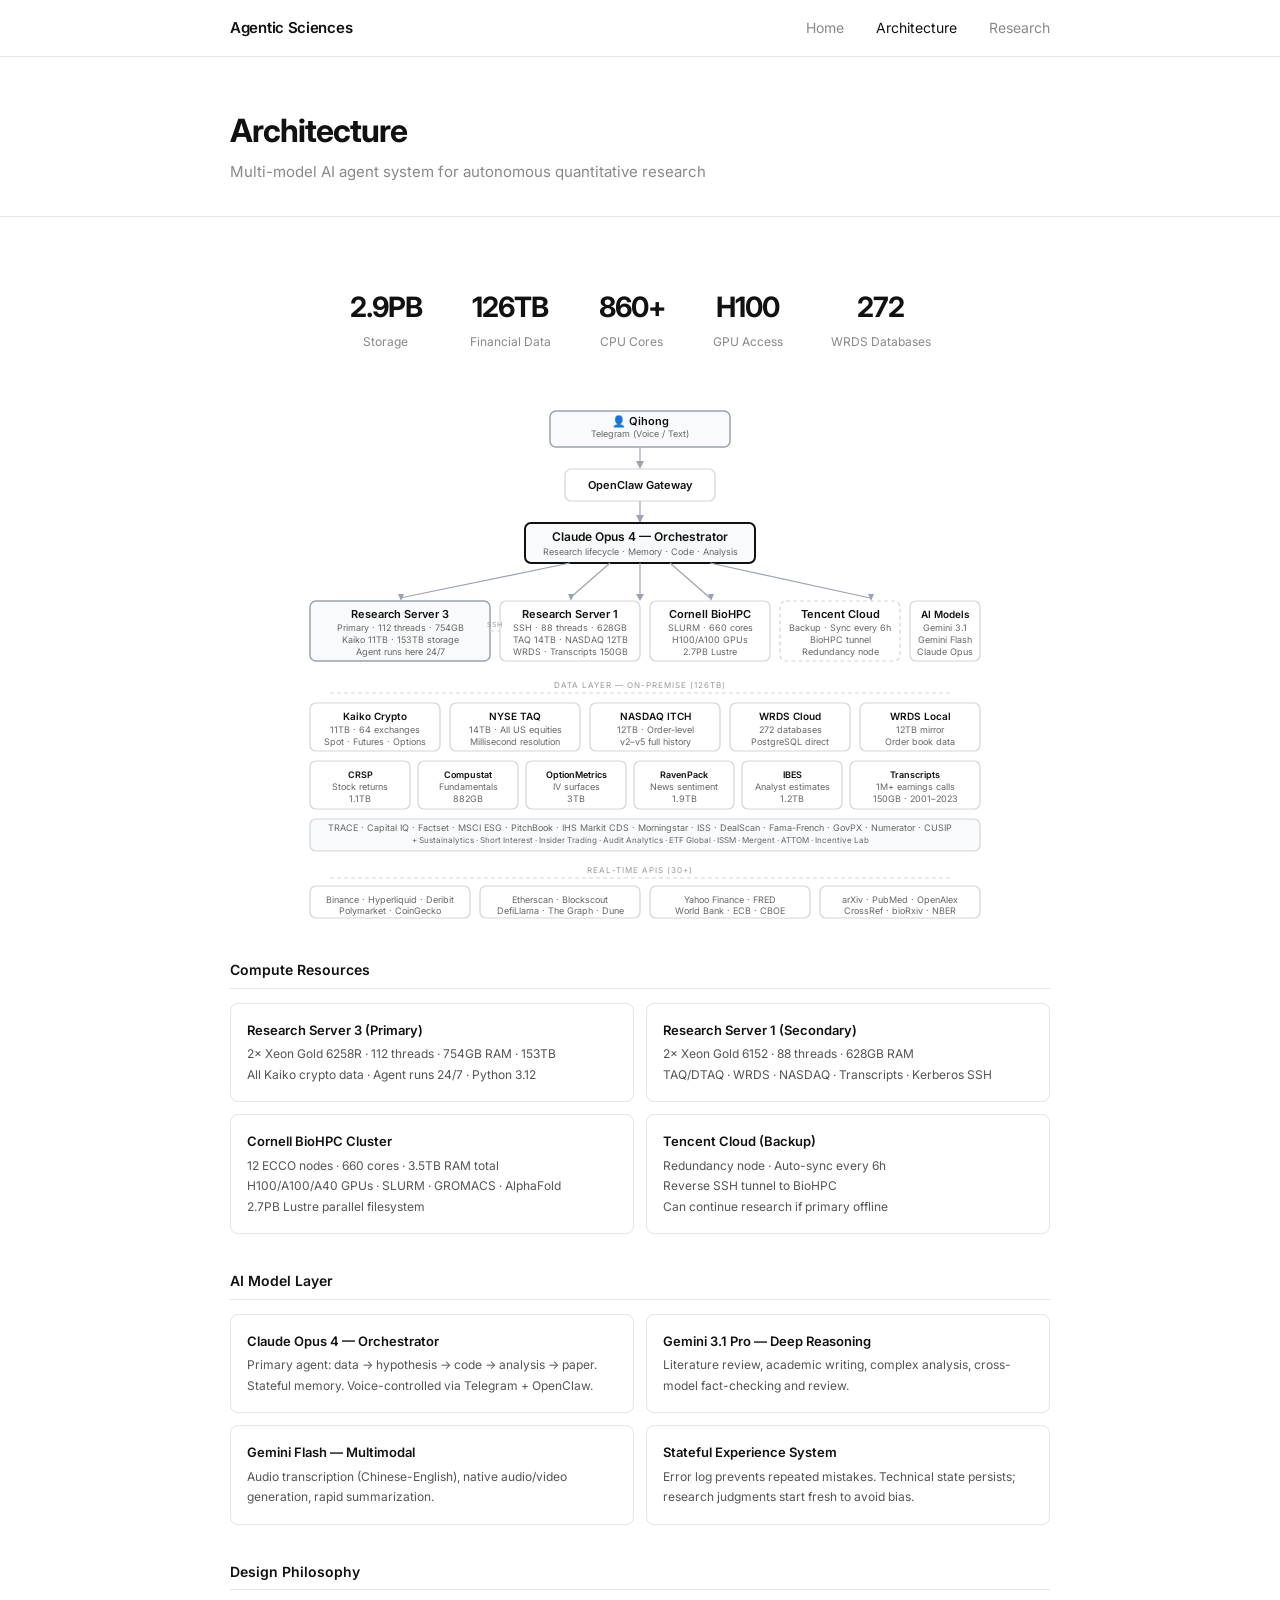
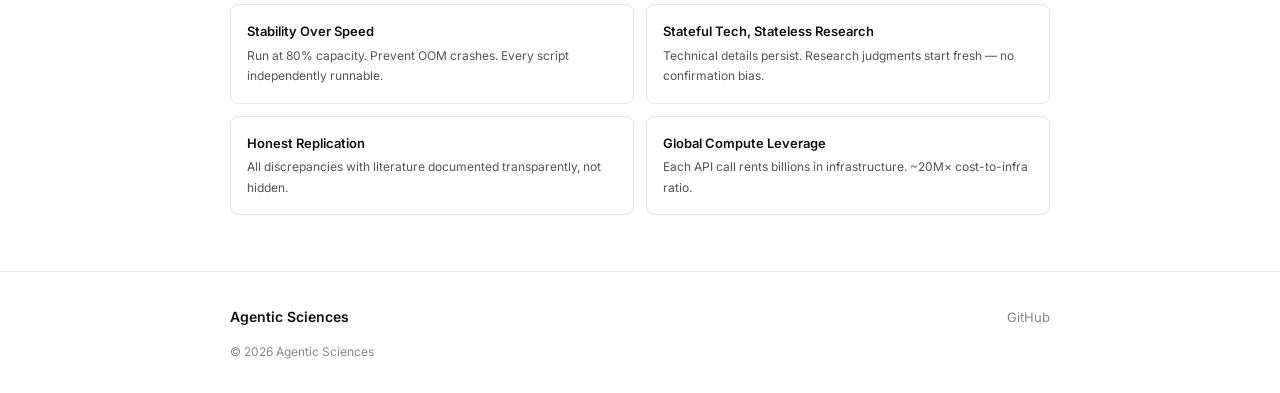
==== commit 25986416: "Architecture: SVG diagram, complete data/compute layout - Replaced ASCII art with clean SVG diagram " ====
--- a/architecture.html
+++ b/architecture.html
@@ -7,20 +7,17 @@
     <link href="https://fonts.googleapis.com/css2?family=Inter:wght@300;400;500;600;700&family=JetBrains+Mono:wght@400;500&display=swap" rel="stylesheet">
     <link rel="stylesheet" href="css/style.css">
     <style>
-        .diagram {
-            background: var(--bg-subtle); border: 1px solid var(--border); border-radius: var(--radius);
-            padding: 32px; margin: 32px auto; max-width: 640px; font-family: 'JetBrains Mono', monospace;
-            font-size: 12px; line-height: 1.8; white-space: pre; overflow-x: auto; color: var(--text);
-        }
+        .diagram-svg { width: 100%; max-width: 700px; margin: 32px auto; display: block; }
         .sub { font-size: 12px; color: var(--text-muted); margin-bottom: 24px; }
         .group-title { font-size: 14px; font-weight: 600; margin: 36px 0 14px; padding-bottom: 6px; border-bottom: 1px solid var(--border); }
         .grid { display: grid; grid-template-columns: 1fr 1fr; gap: 12px; margin-bottom: 8px; }
+        .grid-3 { display: grid; grid-template-columns: 1fr 1fr 1fr; gap: 12px; margin-bottom: 8px; }
         .item { border: 1px solid var(--border); border-radius: var(--radius); padding: 16px; }
         .item h4 { font-size: 13px; font-weight: 600; margin-bottom: 4px; }
         .item p { font-size: 12px; color: var(--text-secondary); line-height: 1.7; }
         .item p strong { color: var(--text); }
         .wide { grid-column: 1 / -1; }
-        @media (max-width: 640px) { .grid { grid-template-columns: 1fr; } .diagram { font-size: 10px; padding: 16px; } }
+        @media (max-width: 640px) { .grid, .grid-3 { grid-template-columns: 1fr; } }
     </style>
 </head>
 <body>
@@ -47,151 +44,212 @@
     <div class="container">
 
         <!-- Stats -->
-        <div class="hero-stats" style="margin-bottom:24px">
+        <div class="hero-stats" style="margin-bottom:16px">
             <div class="stat"><div class="stat-number">2.9PB</div><div class="stat-label">Storage</div></div>
             <div class="stat"><div class="stat-number">126TB</div><div class="stat-label">Financial Data</div></div>
-            <div class="stat"><div class="stat-number">860</div><div class="stat-label">CPU Cores</div></div>
+            <div class="stat"><div class="stat-number">860+</div><div class="stat-label">CPU Cores</div></div>
             <div class="stat"><div class="stat-number">H100</div><div class="stat-label">GPU Access</div></div>
-        </div>
-
-        <!-- System Diagram -->
-<div class="diagram">            Telegram (Voice / Text)
-                    │
-                    ▼
-       Claude Opus 4 — Orchestrator
-                    │
-      ┌─────────┬───┼───┬──────────┐
-      ▼         ▼   ▼   ▼          ▼
-  research3  research1  BioHPC  30+ APIs
-  (primary)  (SSH)      (SLURM)
-      │         │         │
-  ┌───┴───┐ ┌───┴──┐ ┌───┴───────────┐
-  │ Kaiko │ │ TAQ  │ │ 12 ECCO nodes │
-  │ 11TB  │ │ 14TB │ │ 8 GPU nodes   │
-  │ 64 ex │ │ WRDS │ │ 2.7PB Lustre  │
-  └───────┘ └──────┘ └───────────────┘</div>
-
-        <!-- Compute -->
-        <div class="group-title">Compute — JCB Research Servers</div>
-        <p class="sub">Always-on dedicated servers at Cornell Johnson School of Business</p>
+            <div class="stat"><div class="stat-number">272</div><div class="stat-label">WRDS Databases</div></div>
+        </div>
+
+        <!-- SVG System Diagram -->
+        <svg class="diagram-svg" viewBox="0 0 700 520" xmlns="http://www.w3.org/2000/svg">
+            <style>
+                .box { fill: #fff; stroke: #d1d5db; stroke-width: 1.2; rx: 6; }
+                .box-accent { fill: #f9fafb; stroke: #9ca3af; stroke-width: 1.5; rx: 6; }
+                .label { font-family: 'Inter', sans-serif; fill: #111; font-size: 11px; font-weight: 600; }
+                .sublabel { font-family: 'Inter', sans-serif; fill: #666; font-size: 9px; }
+                .line { stroke: #9ca3af; stroke-width: 1.2; }
+                .line-dash { stroke: #d1d5db; stroke-width: 1; stroke-dasharray: 4 3; }
+                .arrow { fill: #9ca3af; }
+                .group-label { font-family: 'Inter', sans-serif; fill: #999; font-size: 8px; letter-spacing: 1px; text-transform: uppercase; }
+            </style>
+
+            <!-- User Input -->
+            <rect x="260" y="8" width="180" height="36" class="box-accent"/>
+            <text x="350" y="22" text-anchor="middle" class="label">👤 Qihong</text>
+            <text x="350" y="34" text-anchor="middle" class="sublabel">Telegram (Voice / Text)</text>
+
+            <!-- Arrow down -->
+            <line x1="350" y1="44" x2="350" y2="62" class="line"/>
+            <polygon points="346,58 354,58 350,66" class="arrow"/>
+
+            <!-- OpenClaw -->
+            <rect x="275" y="66" width="150" height="32" class="box"/>
+            <text x="350" y="86" text-anchor="middle" class="label">OpenClaw Gateway</text>
+
+            <!-- Arrow down -->
+            <line x1="350" y1="98" x2="350" y2="116" class="line"/>
+            <polygon points="346,112 354,112 350,120" class="arrow"/>
+
+            <!-- Claude Orchestrator -->
+            <rect x="235" y="120" width="230" height="40" class="box-accent" style="stroke:#111;stroke-width:2"/>
+            <text x="350" y="138" text-anchor="middle" class="label" style="font-size:12px">Claude Opus 4 — Orchestrator</text>
+            <text x="350" y="152" text-anchor="middle" class="sublabel">Research lifecycle · Memory · Code · Analysis</text>
+
+            <!-- Branches from orchestrator -->
+            <!-- Left: Research3 -->
+            <line x1="280" y1="160" x2="110" y2="195" class="line"/>
+            <polygon points="108,191 114,191 111,198" class="arrow"/>
+            <!-- Center-left: Research1 -->
+            <line x1="320" y1="160" x2="280" y2="195" class="line"/>
+            <polygon points="278,191 284,191 281,198" class="arrow"/>
+            <!-- Center: BioHPC -->
+            <line x1="350" y1="160" x2="350" y2="195" class="line"/>
+            <polygon points="346,191 354,191 350,198" class="arrow"/>
+            <!-- Center-right: Tencent -->
+            <line x1="380" y1="160" x2="420" y2="195" class="line"/>
+            <polygon points="418,191 424,191 421,198" class="arrow"/>
+            <!-- Right: AI Models -->
+            <line x1="420" y1="160" x2="580" y2="195" class="line"/>
+            <polygon points="578,191 584,191 581,198" class="arrow"/>
+
+            <!-- Research3 -->
+            <rect x="20" y="198" width="180" height="60" class="box-accent"/>
+            <text x="110" y="215" text-anchor="middle" class="label">Research Server 3</text>
+            <text x="110" y="228" text-anchor="middle" class="sublabel">Primary · 112 threads · 754GB</text>
+            <text x="110" y="240" text-anchor="middle" class="sublabel">Kaiko 11TB · 153TB storage</text>
+            <text x="110" y="252" text-anchor="middle" class="sublabel">Agent runs here 24/7</text>
+
+            <!-- Research1 -->
+            <rect x="210" y="198" width="140" height="60" class="box"/>
+            <text x="280" y="215" text-anchor="middle" class="label">Research Server 1</text>
+            <text x="280" y="228" text-anchor="middle" class="sublabel">SSH · 88 threads · 628GB</text>
+            <text x="280" y="240" text-anchor="middle" class="sublabel">TAQ 14TB · NASDAQ 12TB</text>
+            <text x="280" y="252" text-anchor="middle" class="sublabel">WRDS · Transcripts 150GB</text>
+
+            <!-- BioHPC -->
+            <rect x="360" y="198" width="120" height="60" class="box"/>
+            <text x="420" y="215" text-anchor="middle" class="label">Cornell BioHPC</text>
+            <text x="420" y="228" text-anchor="middle" class="sublabel">SLURM · 660 cores</text>
+            <text x="420" y="240" text-anchor="middle" class="sublabel">H100/A100 GPUs</text>
+            <text x="420" y="252" text-anchor="middle" class="sublabel">2.7PB Lustre</text>
+
+            <!-- Tencent Cloud (dashed) -->
+            <rect x="490" y="198" width="120" height="60" class="box" style="stroke-dasharray:4 3"/>
+            <text x="550" y="215" text-anchor="middle" class="label">Tencent Cloud</text>
+            <text x="550" y="228" text-anchor="middle" class="sublabel">Backup · Sync every 6h</text>
+            <text x="550" y="240" text-anchor="middle" class="sublabel">BioHPC tunnel</text>
+            <text x="550" y="252" text-anchor="middle" class="sublabel">Redundancy node</text>
+
+            <!-- AI Models (right side, vertical) -->
+            <rect x="620" y="198" width="70" height="60" class="box"/>
+            <text x="655" y="215" text-anchor="middle" class="label" style="font-size:10px">AI Models</text>
+            <text x="655" y="228" text-anchor="middle" class="sublabel">Gemini 3.1</text>
+            <text x="655" y="240" text-anchor="middle" class="sublabel">Gemini Flash</text>
+            <text x="655" y="252" text-anchor="middle" class="sublabel">Claude Opus</text>
+
+            <!-- SSH arrow between R3 and R1 -->
+            <line x1="200" y1="228" x2="210" y2="228" class="line-dash"/>
+            <text x="205" y="224" text-anchor="middle" class="group-label" style="font-size:7px">SSH</text>
+
+            <!-- DATA LAYER HEADER -->
+            <text x="350" y="285" text-anchor="middle" class="group-label">DATA LAYER — ON-PREMISE (126TB)</text>
+            <line x1="40" y1="290" x2="660" y2="290" class="line-dash"/>
+
+            <!-- Data boxes row 1 -->
+            <rect x="20" y="300" width="130" height="48" class="box"/>
+            <text x="85" y="317" text-anchor="middle" class="label" style="font-size:10px">Kaiko Crypto</text>
+            <text x="85" y="330" text-anchor="middle" class="sublabel">11TB · 64 exchanges</text>
+            <text x="85" y="342" text-anchor="middle" class="sublabel">Spot · Futures · Options</text>
+
+            <rect x="160" y="300" width="130" height="48" class="box"/>
+            <text x="225" y="317" text-anchor="middle" class="label" style="font-size:10px">NYSE TAQ</text>
+            <text x="225" y="330" text-anchor="middle" class="sublabel">14TB · All US equities</text>
+            <text x="225" y="342" text-anchor="middle" class="sublabel">Millisecond resolution</text>
+
+            <rect x="300" y="300" width="130" height="48" class="box"/>
+            <text x="365" y="317" text-anchor="middle" class="label" style="font-size:10px">NASDAQ ITCH</text>
+            <text x="365" y="330" text-anchor="middle" class="sublabel">12TB · Order-level</text>
+            <text x="365" y="342" text-anchor="middle" class="sublabel">v2–v5 full history</text>
+
+            <rect x="440" y="300" width="120" height="48" class="box"/>
+            <text x="500" y="317" text-anchor="middle" class="label" style="font-size:10px">WRDS Cloud</text>
+            <text x="500" y="330" text-anchor="middle" class="sublabel">272 databases</text>
+            <text x="500" y="342" text-anchor="middle" class="sublabel">PostgreSQL direct</text>
+
+            <rect x="570" y="300" width="120" height="48" class="box"/>
+            <text x="630" y="317" text-anchor="middle" class="label" style="font-size:10px">WRDS Local</text>
+            <text x="630" y="330" text-anchor="middle" class="sublabel">12TB mirror</text>
+            <text x="630" y="342" text-anchor="middle" class="sublabel">Order book data</text>
+
+            <!-- Data boxes row 2 -->
+            <rect x="20" y="358" width="100" height="48" class="box"/>
+            <text x="70" y="375" text-anchor="middle" class="label" style="font-size:9px">CRSP</text>
+            <text x="70" y="387" text-anchor="middle" class="sublabel">Stock returns</text>
+            <text x="70" y="399" text-anchor="middle" class="sublabel">1.1TB</text>
+
+            <rect x="128" y="358" width="100" height="48" class="box"/>
+            <text x="178" y="375" text-anchor="middle" class="label" style="font-size:9px">Compustat</text>
+            <text x="178" y="387" text-anchor="middle" class="sublabel">Fundamentals</text>
+            <text x="178" y="399" text-anchor="middle" class="sublabel">882GB</text>
+
+            <rect x="236" y="358" width="100" height="48" class="box"/>
+            <text x="286" y="375" text-anchor="middle" class="label" style="font-size:9px">OptionMetrics</text>
+            <text x="286" y="387" text-anchor="middle" class="sublabel">IV surfaces</text>
+            <text x="286" y="399" text-anchor="middle" class="sublabel">3TB</text>
+
+            <rect x="344" y="358" width="100" height="48" class="box"/>
+            <text x="394" y="375" text-anchor="middle" class="label" style="font-size:9px">RavenPack</text>
+            <text x="394" y="387" text-anchor="middle" class="sublabel">News sentiment</text>
+            <text x="394" y="399" text-anchor="middle" class="sublabel">1.9TB</text>
+
+            <rect x="452" y="358" width="100" height="48" class="box"/>
+            <text x="502" y="375" text-anchor="middle" class="label" style="font-size:9px">IBES</text>
+            <text x="502" y="387" text-anchor="middle" class="sublabel">Analyst estimates</text>
+            <text x="502" y="399" text-anchor="middle" class="sublabel">1.2TB</text>
+
+            <rect x="560" y="358" width="130" height="48" class="box"/>
+            <text x="625" y="375" text-anchor="middle" class="label" style="font-size:9px">Transcripts</text>
+            <text x="625" y="387" text-anchor="middle" class="sublabel">1M+ earnings calls</text>
+            <text x="625" y="399" text-anchor="middle" class="sublabel">150GB · 2001–2023</text>
+
+            <!-- Row 3: smaller dbs -->
+            <rect x="20" y="416" width="670" height="32" class="box" style="fill:#f9fafb"/>
+            <text x="350" y="428" text-anchor="middle" class="sublabel" style="font-size:9px">
+                TRACE · Capital IQ · Factset · MSCI ESG · PitchBook · IHS Markit CDS · Morningstar · ISS · DealScan · Fama-French · GovPX · Numerator · CUSIP
+            </text>
+            <text x="350" y="440" text-anchor="middle" class="sublabel" style="font-size:8px">+ Sustainalytics · Short Interest · Insider Trading · Audit Analytics · ETF Global · ISSM · Mergent · ATTOM · Incentive Lab</text>
+
+            <!-- API LAYER -->
+            <text x="350" y="470" text-anchor="middle" class="group-label">REAL-TIME APIs (30+)</text>
+            <line x1="40" y1="475" x2="660" y2="475" class="line-dash"/>
+
+            <rect x="20" y="483" width="160" height="32" class="box"/>
+            <text x="100" y="500" text-anchor="middle" class="sublabel">Binance · Hyperliquid · Deribit</text>
+            <text x="100" y="511" text-anchor="middle" class="sublabel">Polymarket · CoinGecko</text>
+
+            <rect x="190" y="483" width="160" height="32" class="box"/>
+            <text x="270" y="500" text-anchor="middle" class="sublabel">Etherscan · Blockscout</text>
+            <text x="270" y="511" text-anchor="middle" class="sublabel">DefiLlama · The Graph · Dune</text>
+
+            <rect x="360" y="483" width="160" height="32" class="box"/>
+            <text x="440" y="500" text-anchor="middle" class="sublabel">Yahoo Finance · FRED</text>
+            <text x="440" y="511" text-anchor="middle" class="sublabel">World Bank · ECB · CBOE</text>
+
+            <rect x="530" y="483" width="160" height="32" class="box"/>
+            <text x="610" y="500" text-anchor="middle" class="sublabel">arXiv · PubMed · OpenAlex</text>
+            <text x="610" y="511" text-anchor="middle" class="sublabel">CrossRef · bioRxiv · NBER</text>
+        </svg>
+
+        <!-- Compute Details -->
+        <div class="group-title">Compute Resources</div>
         <div class="grid">
             <div class="item">
                 <h4>Research Server 3 (Primary)</h4>
-                <p>2× Xeon Gold 6258R · 112 threads · 754GB RAM · 153TB<br>Direct access to all financial datasets. AI agent runs 24/7.</p>
+                <p>2× Xeon Gold 6258R · 112 threads · 754GB RAM · 153TB<br>All Kaiko crypto data · Agent runs 24/7 · Python 3.12</p>
             </div>
             <div class="item">
                 <h4>Research Server 1 (Secondary)</h4>
-                <p>2× Xeon Gold 6152 · 88 threads · 628GB RAM<br>TAQ/DTAQ equity data · WRDS mirrors · NASDAQ · Numerator</p>
-            </div>
-        </div>
-
-        <div class="group-title">Compute — Cornell BioHPC</div>
-        <p class="sub">On-demand HPC cluster via SLURM scheduler</p>
-        <div class="grid">
-            <div class="item">
-                <h4>CPU Nodes (12 ECCO)</h4>
-                <p><strong>Fast</strong> — 6 nodes, 112c / 256GB each<br><strong>Slow</strong> — 3 nodes, 28–56c<br><strong>Large-memory</strong> — 1 node, 32c / 1TB RAM<br><strong>Interactive</strong> — 2 nodes, 32c</p>
-            </div>
-            <div class="item">
-                <h4>GPU Nodes (Reservable)</h4>
-                <p><strong>2× H100</strong> — LLM inference & fine-tuning<br><strong>2× A100</strong> — Model training<br><strong>2× A40 · 2× A6000</strong> — Research<br>Docker & Singularity supported</p>
-            </div>
-            <div class="item">
-                <h4>Lustre Filesystem</h4>
-                <p><strong>lustre1</strong> — 755TB (541TB used)<br><strong>lustre2</strong> — 2.0PB (1.3PB used)<br>High-throughput parallel I/O across all nodes</p>
-            </div>
-            <div class="item">
-                <h4>Software</h4>
-                <p>Python 3.12 · GROMACS · AlphaFold 2.3.2 · ColabFold<br>PyTorch / TensorFlow via containers<br>MATLAB · SAS · Stata · R</p>
-            </div>
-        </div>
-
-        <!-- Data -->
-        <div class="group-title">Data — Cryptocurrency (11TB)</div>
-        <div class="grid">
-            <div class="item wide">
-                <h4>Kaiko Consolidated</h4>
-                <p>Tick-level order book snapshots (up to 5,000 levels) and trades across <strong>64 exchanges</strong>. 10 years of spot, perpetual futures, quarterly futures, and options data. Enhanced quality versions (v3/v4) with standardized symbology.</p>
-            </div>
-        </div>
-
-        <div class="group-title">Data — US Equity High-Frequency (26TB)</div>
-        <div class="grid">
-            <div class="item">
-                <h4>NYSE TAQ (14TB)</h4>
-                <p>Millisecond trades and quotes for all US-listed equities. NBBO, trade conditions, exchange IDs. The gold standard for microstructure.</p>
-            </div>
-            <div class="item">
-                <h4>NASDAQ ITCH (12TB)</h4>
-                <p>TotalView-ITCH feed (v2–v5). Order-level: add, execute, cancel, replace. Enables queue-position analysis.</p>
-            </div>
-        </div>
-
-        <div class="group-title">Data — WRDS Academic Databases</div>
-        <div class="grid">
-            <div class="item">
-                <h4>Cloud (272 databases)</h4>
-                <p>Direct PostgreSQL to full WRDS suite. Real-time queries, latest data.</p>
-            </div>
-            <div class="item">
-                <h4>On-Premise Mirror (12TB)</h4>
-                <p>Local order book snapshots (large/medium/small tick). Zero query latency.</p>
-            </div>
-        </div>
-
-        <div class="group-title">Data — Specialized Databases (6TB)</div>
-        <div class="grid">
-            <div class="item">
-                <h4>CRSP & Compustat</h4>
-                <p>US stock returns + financial statements. CRSP-Compustat merged.</p>
-            </div>
-            <div class="item">
-                <h4>IBES & Thomson Reuters</h4>
-                <p>Analyst estimates, recommendations, institutional holdings (S12/S34).</p>
-            </div>
-            <div class="item">
-                <h4>OptionMetrics</h4>
-                <p>Equity options: IV surfaces, Greeks, open interest, volume.</p>
-            </div>
-            <div class="item">
-                <h4>TRACE (Fixed Income)</h4>
-                <p>Corporate bond transactions from FINRA. Prices, volumes, dealer IDs.</p>
-            </div>
-            <div class="item">
-                <h4>RavenPack (News)</h4>
-                <p>Sentiment scores, event detection, 300K+ entities. Links news → prices.</p>
-            </div>
-            <div class="item">
-                <h4>Capital IQ & Factset</h4>
-                <p>Fundamentals, M&A, ownership, supply chain mappings.</p>
-            </div>
-            <div class="item">
-                <h4>Transcripts (150GB)</h4>
-                <p>1M+ earnings call transcripts (2001–2023). Full XML with Q&A sections.</p>
-            </div>
-            <div class="item">
-                <h4>More</h4>
-                <p>GovPX · MSCI ESG · Morningstar · IHS Markit CDS · PitchBook · ISS · Fama-French · DealScan · CUSIP</p>
-            </div>
-        </div>
-
-        <div class="group-title">Data — Real-Time APIs (30+)</div>
-        <div class="grid">
-            <div class="item">
-                <h4>Crypto Exchanges</h4>
-                <p>Binance · Hyperliquid · Polymarket · Deribit · CoinGecko</p>
-            </div>
-            <div class="item">
-                <h4>On-Chain</h4>
-                <p>Blockscout · Etherscan · BSCScan · Arbiscan · Blockchain.com</p>
-            </div>
-            <div class="item">
-                <h4>DeFi</h4>
-                <p>DefiLlama (435 chains) · The Graph (GraphQL) · Dune Analytics</p>
-            </div>
-            <div class="item">
-                <h4>Traditional</h4>
-                <p>Yahoo Finance · FRED · World Bank · ECB · CBOE · Alpha Vantage</p>
+                <p>2× Xeon Gold 6152 · 88 threads · 628GB RAM<br>TAQ/DTAQ · WRDS · NASDAQ · Transcripts · Kerberos SSH</p>
+            </div>
+            <div class="item">
+                <h4>Cornell BioHPC Cluster</h4>
+                <p>12 ECCO nodes · 660 cores · 3.5TB RAM total<br>H100/A100/A40 GPUs · SLURM · GROMACS · AlphaFold<br>2.7PB Lustre parallel filesystem</p>
+            </div>
+            <div class="item">
+                <h4>Tencent Cloud (Backup)</h4>
+                <p>Redundancy node · Auto-sync every 6h<br>Reverse SSH tunnel to BioHPC<br>Can continue research if primary offline</p>
             </div>
         </div>
 
@@ -200,19 +258,19 @@
         <div class="grid">
             <div class="item">
                 <h4>Claude Opus 4 — Orchestrator</h4>
-                <p>Primary agent: data → hypothesis → code → analysis → figures → paper. Stateful memory. Voice-controlled via Telegram.</p>
+                <p>Primary agent: data → hypothesis → code → analysis → paper. Stateful memory. Voice-controlled via Telegram + OpenClaw.</p>
             </div>
             <div class="item">
                 <h4>Gemini 3.1 Pro — Deep Reasoning</h4>
-                <p>Long-form academic writing, complex analysis, cross-model review.</p>
+                <p>Literature review, academic writing, complex analysis, cross-model fact-checking and review.</p>
             </div>
             <div class="item">
                 <h4>Gemini Flash — Multimodal</h4>
-                <p>Audio transcription (Chinese-English), native audio generation, video.</p>
+                <p>Audio transcription (Chinese-English), native audio/video generation, rapid summarization.</p>
             </div>
             <div class="item">
                 <h4>Stateful Experience System</h4>
-                <p>Error log prevents repeated mistakes. Technical state persists; research judgments start fresh.</p>
+                <p>Error log prevents repeated mistakes. Technical state persists; research judgments start fresh to avoid bias.</p>
             </div>
         </div>
 
@@ -229,7 +287,7 @@
             </div>
             <div class="item">
                 <h4>Honest Replication</h4>
-                <p>All discrepancies with literature are documented transparently, not hidden.</p>
+                <p>All discrepancies with literature documented transparently, not hidden.</p>
             </div>
             <div class="item">
                 <h4>Global Compute Leverage</h4>
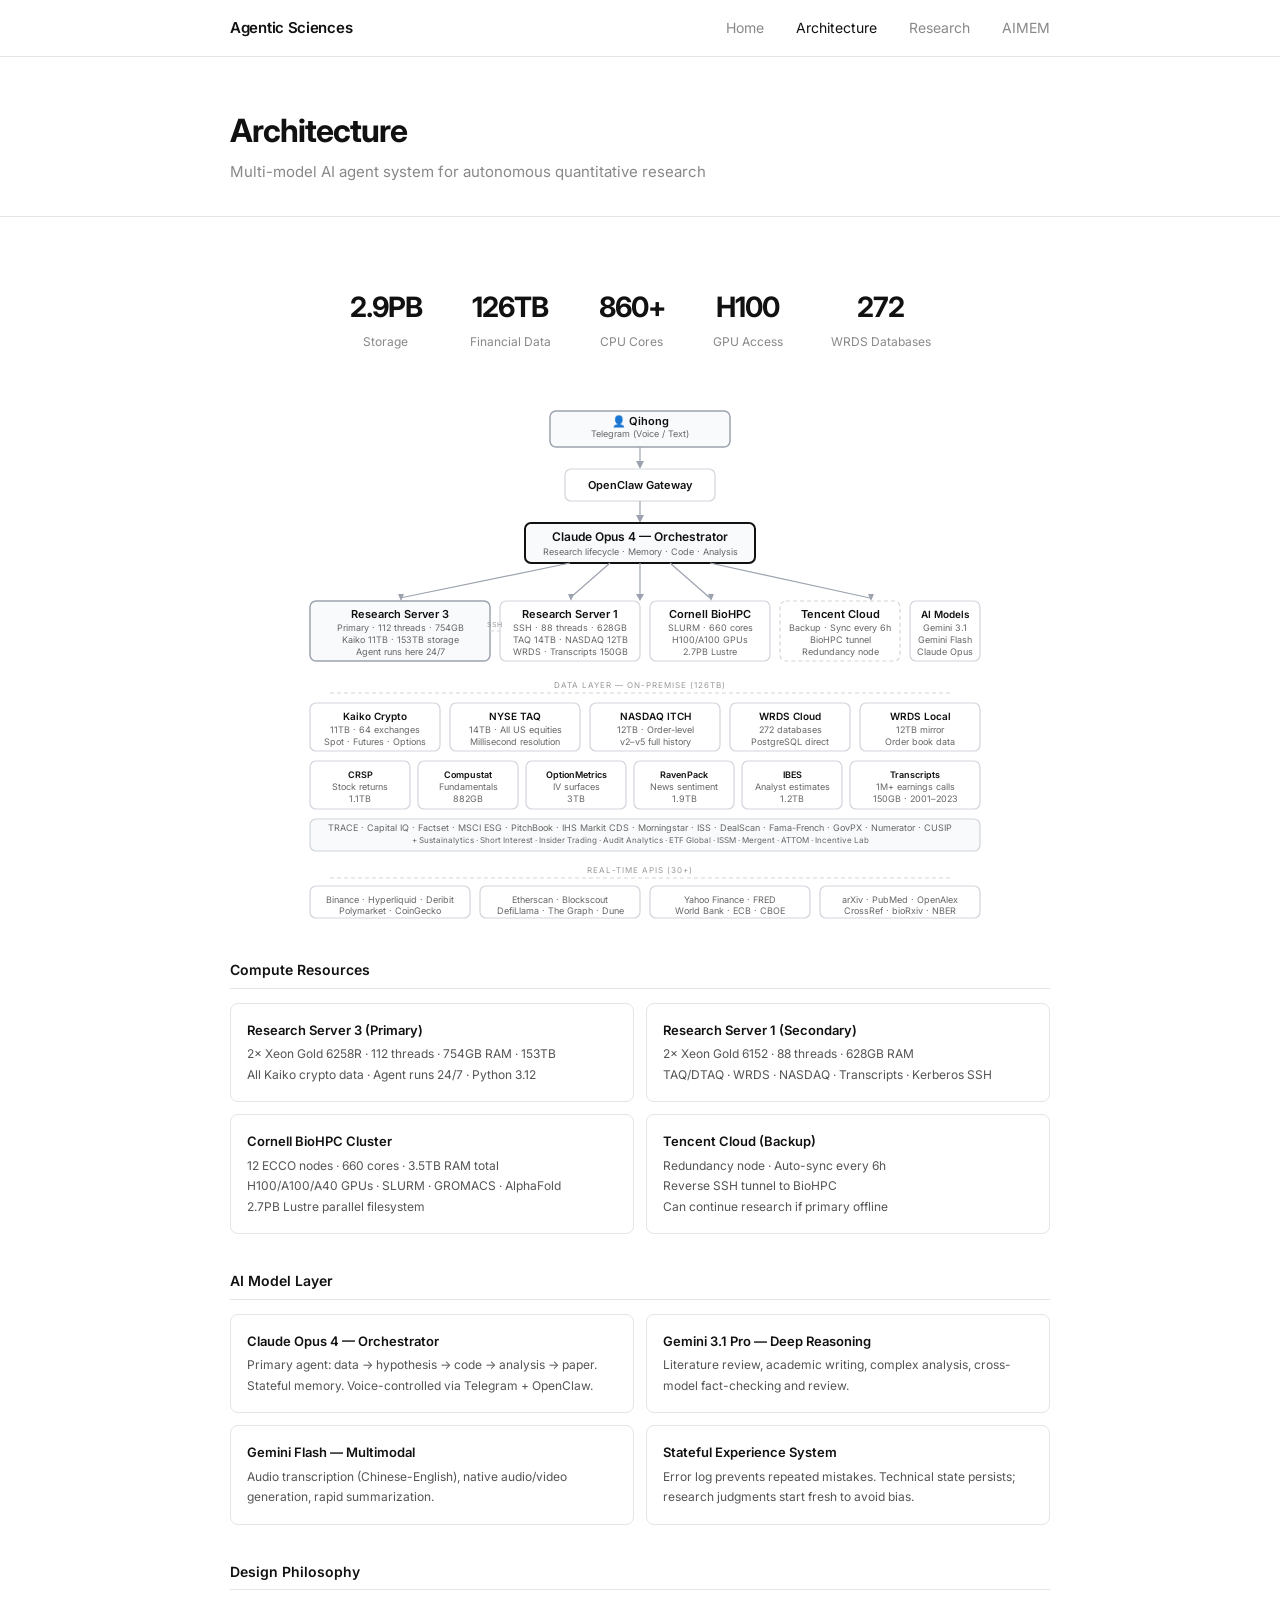
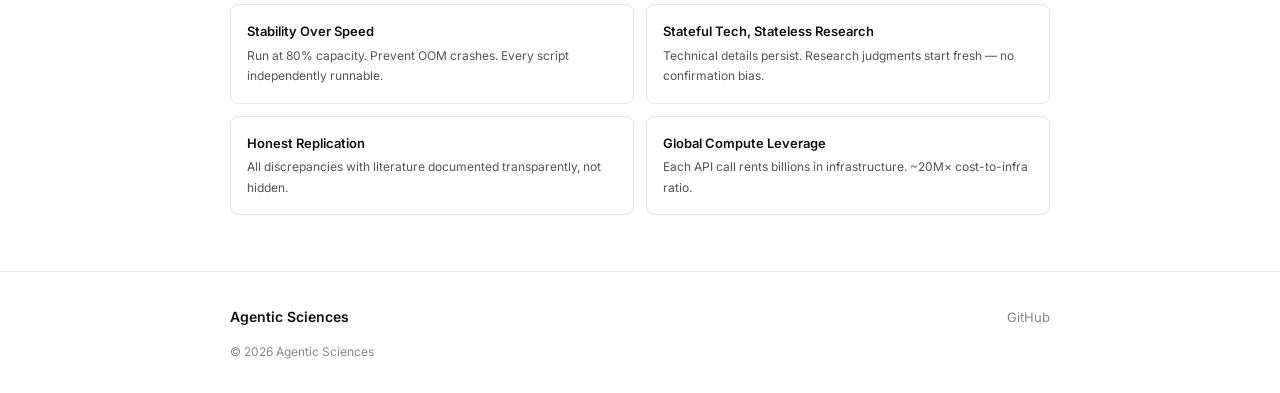
==== commit fc2bd049: "Add AIMEM nav link to all pages" ====
--- a/architecture.html
+++ b/architecture.html
@@ -29,6 +29,7 @@
             <a href="index.html">Home</a>
             <a href="architecture.html" class="active">Architecture</a>
             <a href="research.html">Research</a>
+            <a href="aimem.html">AIMEM</a>
         </div>
     </div>
 </nav>
